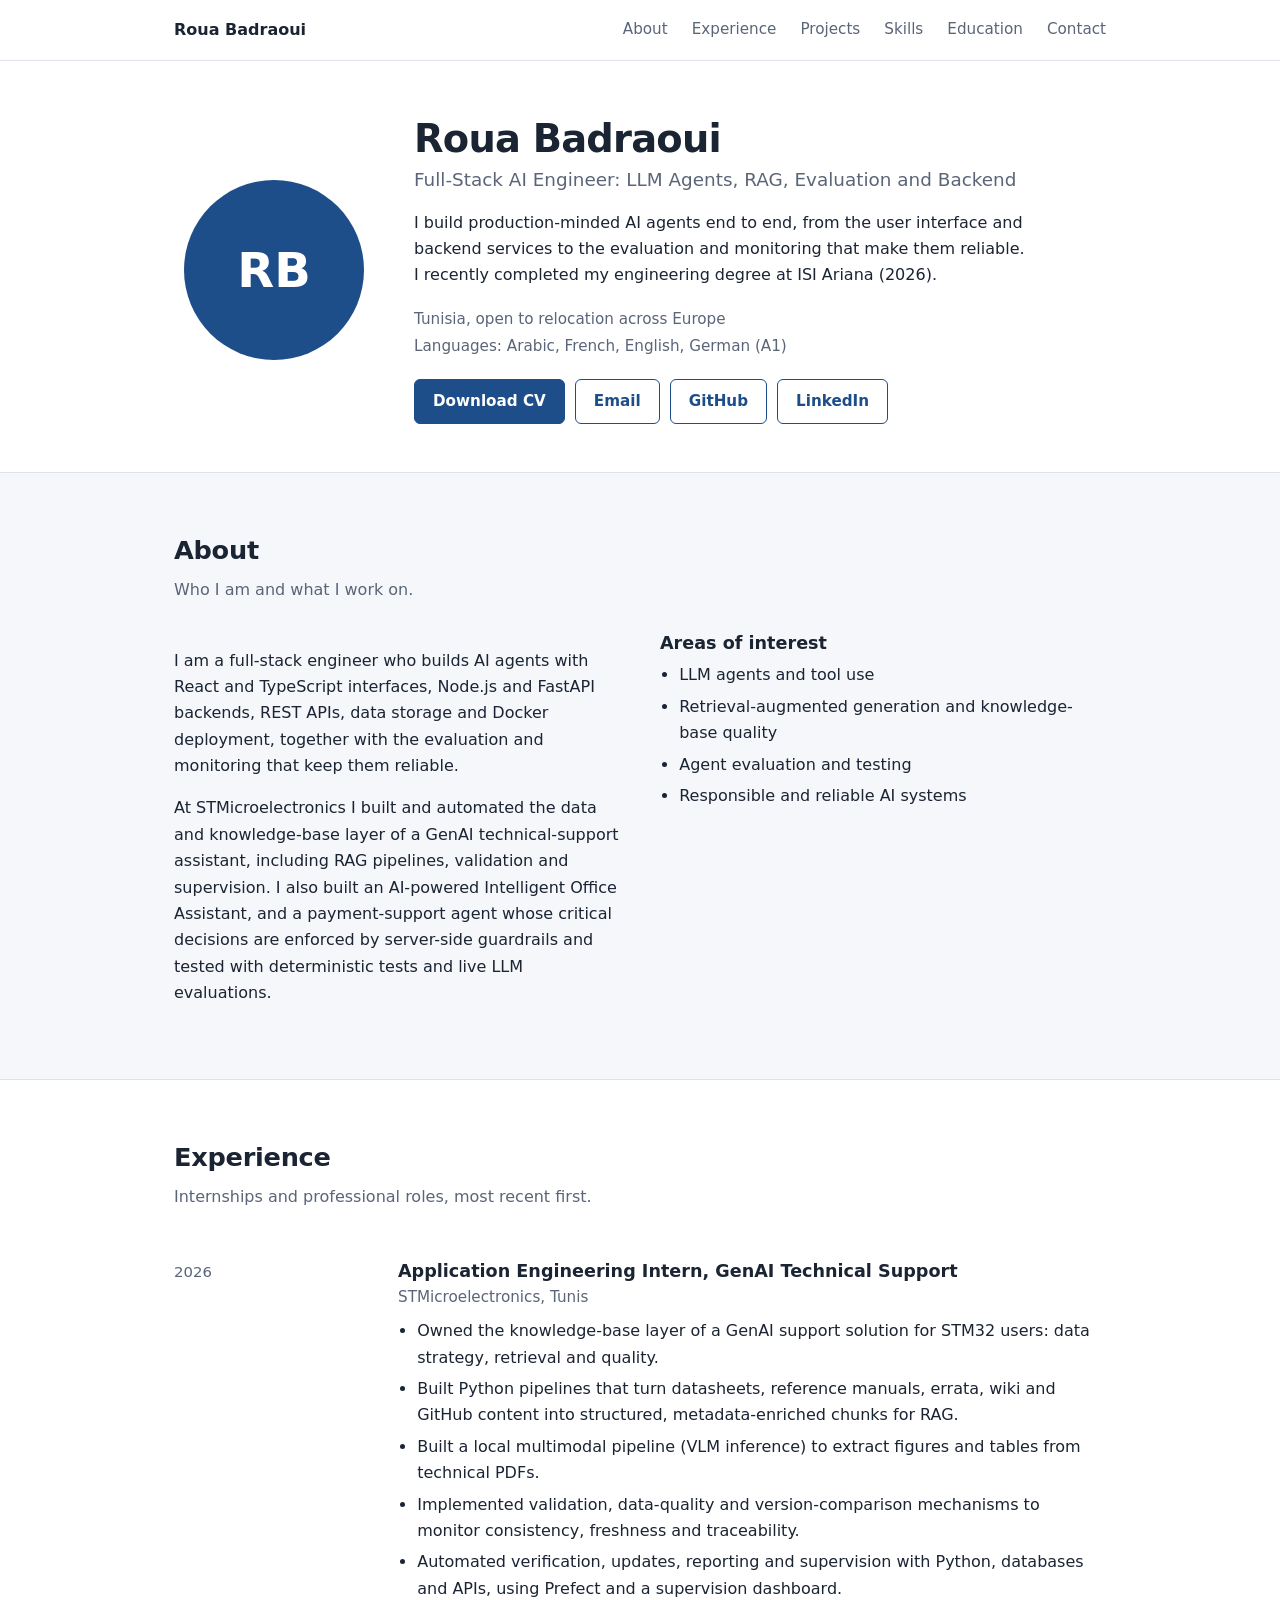
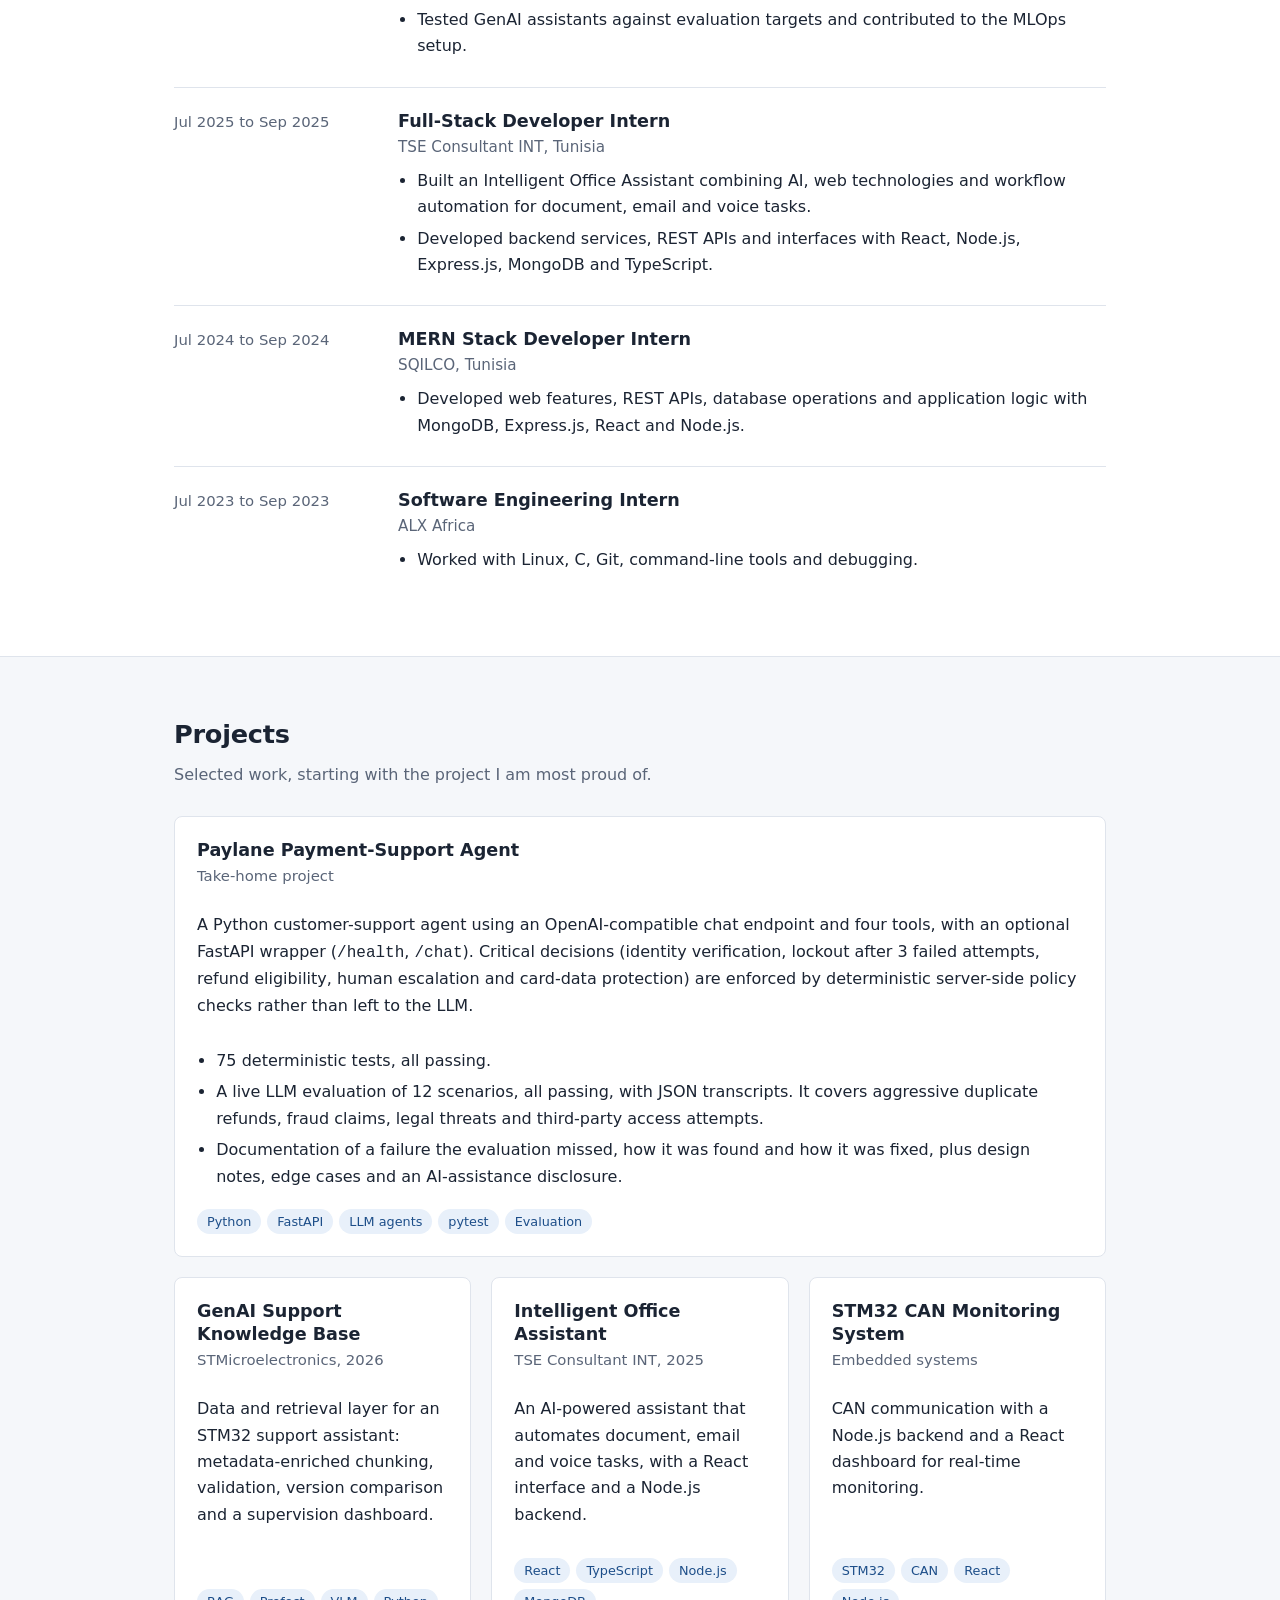
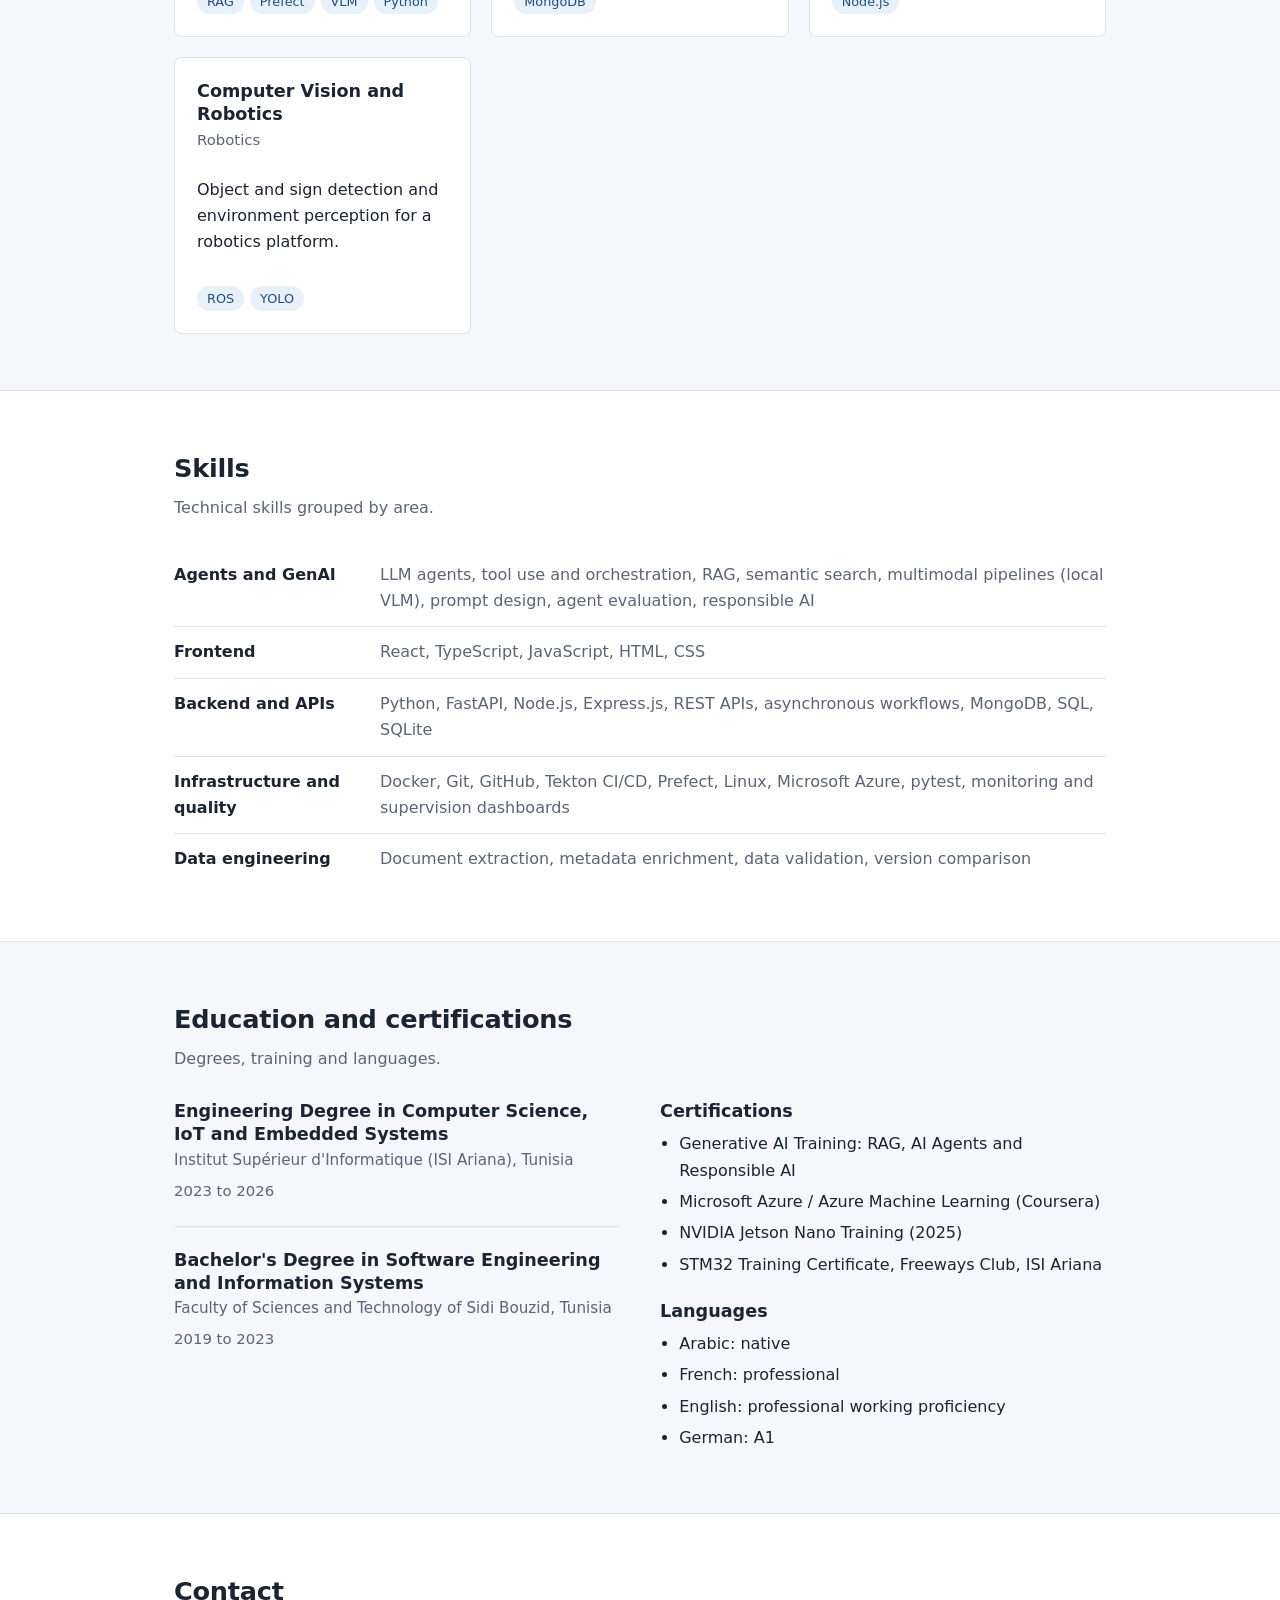
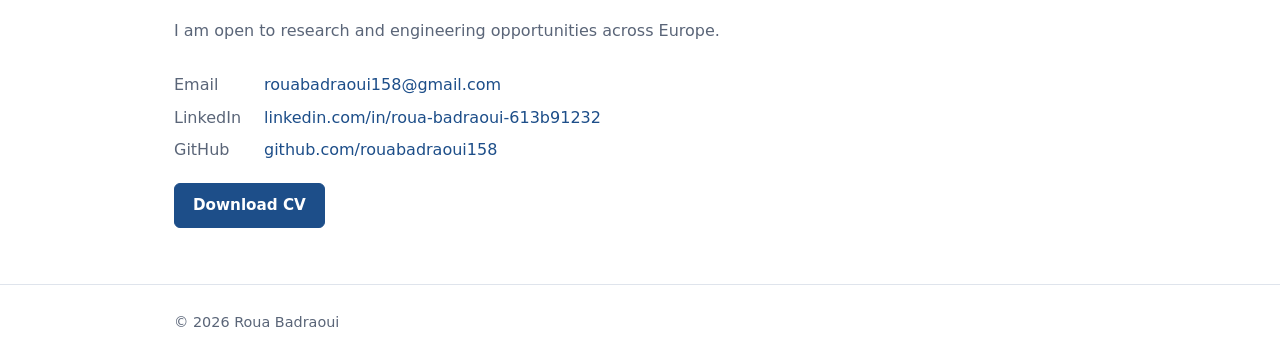
==== index.html @ 86890022 "Add files via upload" ====
<!doctype html>
<html lang="en">
<head>
<meta charset="utf-8">
<meta name="viewport" content="width=device-width,initial-scale=1">
<title>Roua Badraoui | Full-Stack AI Engineer</title>
<meta name="description" content="Full-stack AI engineer working on LLM agents, RAG, evaluation and backend systems.">
<style>
:root{
  --bg:#ffffff; --alt:#f5f7fa; --text:#1b2433; --muted:#5a6578; --line:#dfe4ec;
  --accent:#1d4e89; --accent-soft:#e8f0fa;
  --font:system-ui,-apple-system,"Segoe UI",Roboto,"Helvetica Neue",Arial,sans-serif;
}
@media (prefers-color-scheme: dark){
  :root{--bg:#0f1520; --alt:#151d2b; --text:#e6ebf3; --muted:#9aa6ba; --line:#263247;
        --accent:#7db1ec; --accent-soft:#18263a;}
}
*{box-sizing:border-box}
html{scroll-behavior:smooth;scroll-padding-top:72px}
body{margin:0;background:var(--bg);color:var(--text);font:16px/1.65 var(--font)}
a{color:var(--accent);text-decoration:none}
a:hover{text-decoration:underline}
:focus-visible{outline:3px solid var(--accent);outline-offset:2px;border-radius:4px}
.wrap{max-width:980px;margin:0 auto;padding:0 24px}

/* navigation */
.nav{position:sticky;top:0;z-index:10;background:var(--bg);border-bottom:1px solid var(--line)}
.nav .wrap{display:flex;align-items:center;justify-content:space-between;height:60px;gap:16px}
.nav .brand{font-weight:700;color:var(--text)}
.nav ul{display:flex;gap:24px;list-style:none;margin:0;padding:0;font-size:.95rem}
.nav ul a{color:var(--muted)}
.nav ul a:hover{color:var(--accent);text-decoration:none}

/* profile */
.profile{padding:56px 0 48px}
.profile .wrap{display:grid;grid-template-columns:200px 1fr;gap:40px;align-items:center}
.photo{width:180px;height:180px;border-radius:50%;background:var(--accent);color:#fff;display:grid;
  place-items:center;font-size:3rem;font-weight:700;margin:0 auto}
h1{font-size:2.4rem;line-height:1.15;margin:0 0 4px;letter-spacing:-.02em}
.title{font-size:1.15rem;color:var(--muted);margin:0 0 14px}
.summary{max-width:60ch;margin:0 0 18px}
.facts{list-style:none;margin:0 0 20px;padding:0;color:var(--muted);font-size:.95rem}
.facts li{margin:2px 0}
.buttons{display:flex;flex-wrap:wrap;gap:10px}
.btn{display:inline-block;padding:9px 18px;border-radius:6px;border:1px solid var(--accent);
  color:var(--accent);font-weight:600;font-size:.95rem}
.btn:hover{text-decoration:none;background:var(--accent-soft)}
.btn.primary{background:var(--accent);color:#fff}
.btn.primary:hover{filter:brightness(1.1);background:var(--accent)}
@media (prefers-color-scheme: dark){.btn.primary{color:#0f1520}}

/* sections */
section{padding:56px 0;border-top:1px solid var(--line)}
section.alt{background:var(--alt)}
h2{font-size:1.6rem;margin:0 0 6px;letter-spacing:-.01em}
.intro{color:var(--muted);margin:0 0 28px;max-width:62ch}
h3{font-size:1.1rem;margin:0 0 2px;line-height:1.3}
.meta{color:var(--muted);font-size:.93rem;margin-bottom:8px}
ul.list{margin:8px 0 0;padding-left:1.2em}
ul.list li{margin:5px 0}

.entry{display:grid;grid-template-columns:200px 1fr;gap:24px;padding:22px 0;border-bottom:1px solid var(--line)}
.entry:last-child{border-bottom:0}
.entry .when{color:var(--muted);font-size:.93rem}
.entry .org{color:var(--muted);font-size:.95rem;margin-bottom:6px}

.cards{display:grid;grid-template-columns:repeat(auto-fit,minmax(280px,1fr));gap:20px}
.card{background:var(--bg);border:1px solid var(--line);border-radius:8px;padding:22px;display:flex;flex-direction:column}
.card .tags{display:flex;flex-wrap:wrap;gap:6px;margin-top:auto;padding-top:14px}
.tag{background:var(--accent-soft);color:var(--accent);font-size:.8rem;padding:2px 10px;border-radius:999px}
.card.wide{grid-column:1/-1}

.two{display:grid;grid-template-columns:1fr 1fr;gap:40px}
.skill{display:grid;grid-template-columns:190px 1fr;gap:16px;padding:12px 0;border-bottom:1px solid var(--line)}
.skill:last-child{border-bottom:0}
.skill dt{font-weight:600}
.skill dd{margin:0;color:var(--muted)}
dl{margin:0}

.contact-list{list-style:none;margin:0 0 20px;padding:0}
.contact-list li{margin:6px 0}
.contact-list span{display:inline-block;width:90px;color:var(--muted)}
footer{padding:26px 0;border-top:1px solid var(--line);color:var(--muted);font-size:.9rem}

@media (max-width:760px){
  .nav ul{display:none}
  .profile .wrap{grid-template-columns:1fr;text-align:center}
  .buttons{justify-content:center}
  .entry,.skill,.two{grid-template-columns:1fr;gap:4px}
  .two{gap:28px}
  h1{font-size:2rem}
}
@media (prefers-reduced-motion:reduce){html{scroll-behavior:auto}}
</style>
</head>
<body>

<header class="nav">
  <div class="wrap">
    <a class="brand" href="#top">Roua Badraoui</a>
    <nav aria-label="Main">
      <ul>
        <li><a href="#about">About</a></li>
        <li><a href="#experience">Experience</a></li>
        <li><a href="#projects">Projects</a></li>
        <li><a href="#skills">Skills</a></li>
        <li><a href="#education">Education</a></li>
        <li><a href="#contact">Contact</a></li>
      </ul>
    </nav>
  </div>
</header>

<main id="top">

  <!-- PROFILE -->
  <div class="profile">
    <div class="wrap">
      <div class="photo" aria-hidden="true">RB</div>
      <div>
        <h1>Roua Badraoui</h1>
        <p class="title">Full-Stack AI Engineer: LLM Agents, RAG, Evaluation and Backend</p>
        <p class="summary">I build production-minded AI agents end to end, from the user interface and backend services to the evaluation and monitoring that make them reliable. I recently completed my engineering degree at ISI Ariana (2026).</p>
        <ul class="facts">
          <li>Tunisia, open to relocation across Europe</li>
          <li>Languages: Arabic, French, English, German (A1)</li>
        </ul>
        <div class="buttons">
          <a class="btn primary" href="uploads/cv.pdf">Download CV</a>
          <a class="btn" href="mailto:rouabadraoui158@gmail.com">Email</a>
          <a class="btn" href="https://github.com/rouabadraoui158">GitHub</a>
          <a class="btn" href="https://linkedin.com/in/roua-badraoui-613b91232">LinkedIn</a>
        </div>
      </div>
    </div>
  </div>

  <!-- ABOUT -->
  <section id="about" class="alt">
    <div class="wrap">
      <h2>About</h2>
      <p class="intro">Who I am and what I work on.</p>
      <div class="two">
        <div>
          <p>I am a full-stack engineer who builds AI agents with React and TypeScript interfaces, Node.js and FastAPI backends, REST APIs, data storage and Docker deployment, together with the evaluation and monitoring that keep them reliable.</p>
          <p>At STMicroelectronics I built and automated the data and knowledge-base layer of a GenAI technical-support assistant, including RAG pipelines, validation and supervision. I also built an AI-powered Intelligent Office Assistant, and a payment-support agent whose critical decisions are enforced by server-side guardrails and tested with deterministic tests and live LLM evaluations.</p>
        </div>
        <div>
          <h3>Areas of interest</h3>
          <ul class="list">
            <li>LLM agents and tool use</li>
            <li>Retrieval-augmented generation and knowledge-base quality</li>
            <li>Agent evaluation and testing</li>
            <li>Responsible and reliable AI systems</li>
          </ul>
        </div>
      </div>
    </div>
  </section>

  <!-- EXPERIENCE -->
  <section id="experience">
    <div class="wrap">
      <h2>Experience</h2>
      <p class="intro">Internships and professional roles, most recent first.</p>

      <div class="entry">
        <div class="when">2026</div>
        <div>
          <h3>Application Engineering Intern, GenAI Technical Support</h3>
          <div class="org">STMicroelectronics, Tunis</div>
          <ul class="list">
            <li>Owned the knowledge-base layer of a GenAI support solution for STM32 users: data strategy, retrieval and quality.</li>
            <li>Built Python pipelines that turn datasheets, reference manuals, errata, wiki and GitHub content into structured, metadata-enriched chunks for RAG.</li>
            <li>Built a local multimodal pipeline (VLM inference) to extract figures and tables from technical PDFs.</li>
            <li>Implemented validation, data-quality and version-comparison mechanisms to monitor consistency, freshness and traceability.</li>
            <li>Automated verification, updates, reporting and supervision with Python, databases and APIs, using Prefect and a supervision dashboard.</li>
            <li>Tested GenAI assistants against evaluation targets and contributed to the MLOps setup.</li>
          </ul>
        </div>
      </div>

      <div class="entry">
        <div class="when">Jul 2025 to Sep 2025</div>
        <div>
          <h3>Full-Stack Developer Intern</h3>
          <div class="org">TSE Consultant INT, Tunisia</div>
          <ul class="list">
            <li>Built an Intelligent Office Assistant combining AI, web technologies and workflow automation for document, email and voice tasks.</li>
            <li>Developed backend services, REST APIs and interfaces with React, Node.js, Express.js, MongoDB and TypeScript.</li>
          </ul>
        </div>
      </div>

      <div class="entry">
        <div class="when">Jul 2024 to Sep 2024</div>
        <div>
          <h3>MERN Stack Developer Intern</h3>
          <div class="org">SQILCO, Tunisia</div>
          <ul class="list">
            <li>Developed web features, REST APIs, database operations and application logic with MongoDB, Express.js, React and Node.js.</li>
          </ul>
        </div>
      </div>

      <div class="entry">
        <div class="when">Jul 2023 to Sep 2023</div>
        <div>
          <h3>Software Engineering Intern</h3>
          <div class="org">ALX Africa</div>
          <ul class="list">
            <li>Worked with Linux, C, Git, command-line tools and debugging.</li>
          </ul>
        </div>
      </div>
    </div>
  </section>

  <!-- PROJECTS -->
  <section id="projects" class="alt">
    <div class="wrap">
      <h2>Projects</h2>
      <p class="intro">Selected work, starting with the project I am most proud of.</p>

      <div class="cards">
        <article class="card wide">
          <h3>Paylane Payment-Support Agent</h3>
          <div class="meta">Take-home project</div>
          <p>A Python customer-support agent using an OpenAI-compatible chat endpoint and four tools, with an optional FastAPI wrapper (<code>/health</code>, <code>/chat</code>). Critical decisions (identity verification, lockout after 3 failed attempts, refund eligibility, human escalation and card-data protection) are enforced by deterministic server-side policy checks rather than left to the LLM.</p>
          <ul class="list">
            <li>75 deterministic tests, all passing.</li>
            <li>A live LLM evaluation of 12 scenarios, all passing, with JSON transcripts. It covers aggressive duplicate refunds, fraud claims, legal threats and third-party access attempts.</li>
            <li>Documentation of a failure the evaluation missed, how it was found and how it was fixed, plus design notes, edge cases and an AI-assistance disclosure.</li>
          </ul>
          <div class="tags"><span class="tag">Python</span><span class="tag">FastAPI</span><span class="tag">LLM agents</span><span class="tag">pytest</span><span class="tag">Evaluation</span></div>
        </article>

        <article class="card">
          <h3>GenAI Support Knowledge Base</h3>
          <div class="meta">STMicroelectronics, 2026</div>
          <p>Data and retrieval layer for an STM32 support assistant: metadata-enriched chunking, validation, version comparison and a supervision dashboard.</p>
          <div class="tags"><span class="tag">RAG</span><span class="tag">Prefect</span><span class="tag">VLM</span><span class="tag">Python</span></div>
        </article>

        <article class="card">
          <h3>Intelligent Office Assistant</h3>
          <div class="meta">TSE Consultant INT, 2025</div>
          <p>An AI-powered assistant that automates document, email and voice tasks, with a React interface and a Node.js backend.</p>
          <div class="tags"><span class="tag">React</span><span class="tag">TypeScript</span><span class="tag">Node.js</span><span class="tag">MongoDB</span></div>
        </article>

        <article class="card">
          <h3>STM32 CAN Monitoring System</h3>
          <div class="meta">Embedded systems</div>
          <p>CAN communication with a Node.js backend and a React dashboard for real-time monitoring.</p>
          <div class="tags"><span class="tag">STM32</span><span class="tag">CAN</span><span class="tag">React</span><span class="tag">Node.js</span></div>
        </article>

        <article class="card">
          <h3>Computer Vision and Robotics</h3>
          <div class="meta">Robotics</div>
          <p>Object and sign detection and environment perception for a robotics platform.</p>
          <div class="tags"><span class="tag">ROS</span><span class="tag">YOLO</span></div>
        </article>
      </div>
    </div>
  </section>

  <!-- SKILLS -->
  <section id="skills">
    <div class="wrap">
      <h2>Skills</h2>
      <p class="intro">Technical skills grouped by area.</p>
      <dl>
        <div class="skill"><dt>Agents and GenAI</dt><dd>LLM agents, tool use and orchestration, RAG, semantic search, multimodal pipelines (local VLM), prompt design, agent evaluation, responsible AI</dd></div>
        <div class="skill"><dt>Frontend</dt><dd>React, TypeScript, JavaScript, HTML, CSS</dd></div>
        <div class="skill"><dt>Backend and APIs</dt><dd>Python, FastAPI, Node.js, Express.js, REST APIs, asynchronous workflows, MongoDB, SQL, SQLite</dd></div>
        <div class="skill"><dt>Infrastructure and quality</dt><dd>Docker, Git, GitHub, Tekton CI/CD, Prefect, Linux, Microsoft Azure, pytest, monitoring and supervision dashboards</dd></div>
        <div class="skill"><dt>Data engineering</dt><dd>Document extraction, metadata enrichment, data validation, version comparison</dd></div>
      </dl>
    </div>
  </section>

  <!-- EDUCATION -->
  <section id="education" class="alt">
    <div class="wrap">
      <h2>Education and certifications</h2>
      <p class="intro">Degrees, training and languages.</p>
      <div class="two">
        <div>
          <div class="entry" style="grid-template-columns:1fr;padding-top:0">
            <div>
              <h3>Engineering Degree in Computer Science, IoT and Embedded Systems</h3>
              <div class="org">Institut Supérieur d'Informatique (ISI Ariana), Tunisia</div>
              <div class="when">2023 to 2026</div>
            </div>
          </div>
          <div class="entry" style="grid-template-columns:1fr;border-bottom:0;padding-bottom:0">
            <div>
              <h3>Bachelor's Degree in Software Engineering and Information Systems</h3>
              <div class="org">Faculty of Sciences and Technology of Sidi Bouzid, Tunisia</div>
              <div class="when">2019 to 2023</div>
            </div>
          </div>
        </div>
        <div>
          <h3>Certifications</h3>
          <ul class="list">
            <li>Generative AI Training: RAG, AI Agents and Responsible AI</li>
            <li>Microsoft Azure / Azure Machine Learning (Coursera)</li>
            <li>NVIDIA Jetson Nano Training (2025)</li>
            <li>STM32 Training Certificate, Freeways Club, ISI Ariana</li>
          </ul>
          <h3 style="margin-top:22px">Languages</h3>
          <ul class="list">
            <li>Arabic: native</li>
            <li>French: professional</li>
            <li>English: professional working proficiency</li>
            <li>German: A1</li>
          </ul>
        </div>
      </div>
    </div>
  </section>

  <!-- CONTACT -->
  <section id="contact">
    <div class="wrap">
      <h2>Contact</h2>
      <p class="intro">I am open to research and engineering opportunities across Europe.</p>
      <ul class="contact-list">
        <li><span>Email</span><a href="mailto:rouabadraoui158@gmail.com">rouabadraoui158@gmail.com</a></li>
        <li><span>LinkedIn</span><a href="https://linkedin.com/in/roua-badraoui-613b91232">linkedin.com/in/roua-badraoui-613b91232</a></li>
        <li><span>GitHub</span><a href="https://github.com/rouabadraoui158">github.com/rouabadraoui158</a></li>
      </ul>
      <a class="btn primary" href="uploads/cv.pdf">Download CV</a>
    </div>
  </section>

</main>

<footer>
  <div class="wrap">&copy; <span id="yr"></span> Roua Badraoui</div>
</footer>
<script>document.getElementById("yr").textContent=new Date().getFullYear();</script>
</body>
</html>
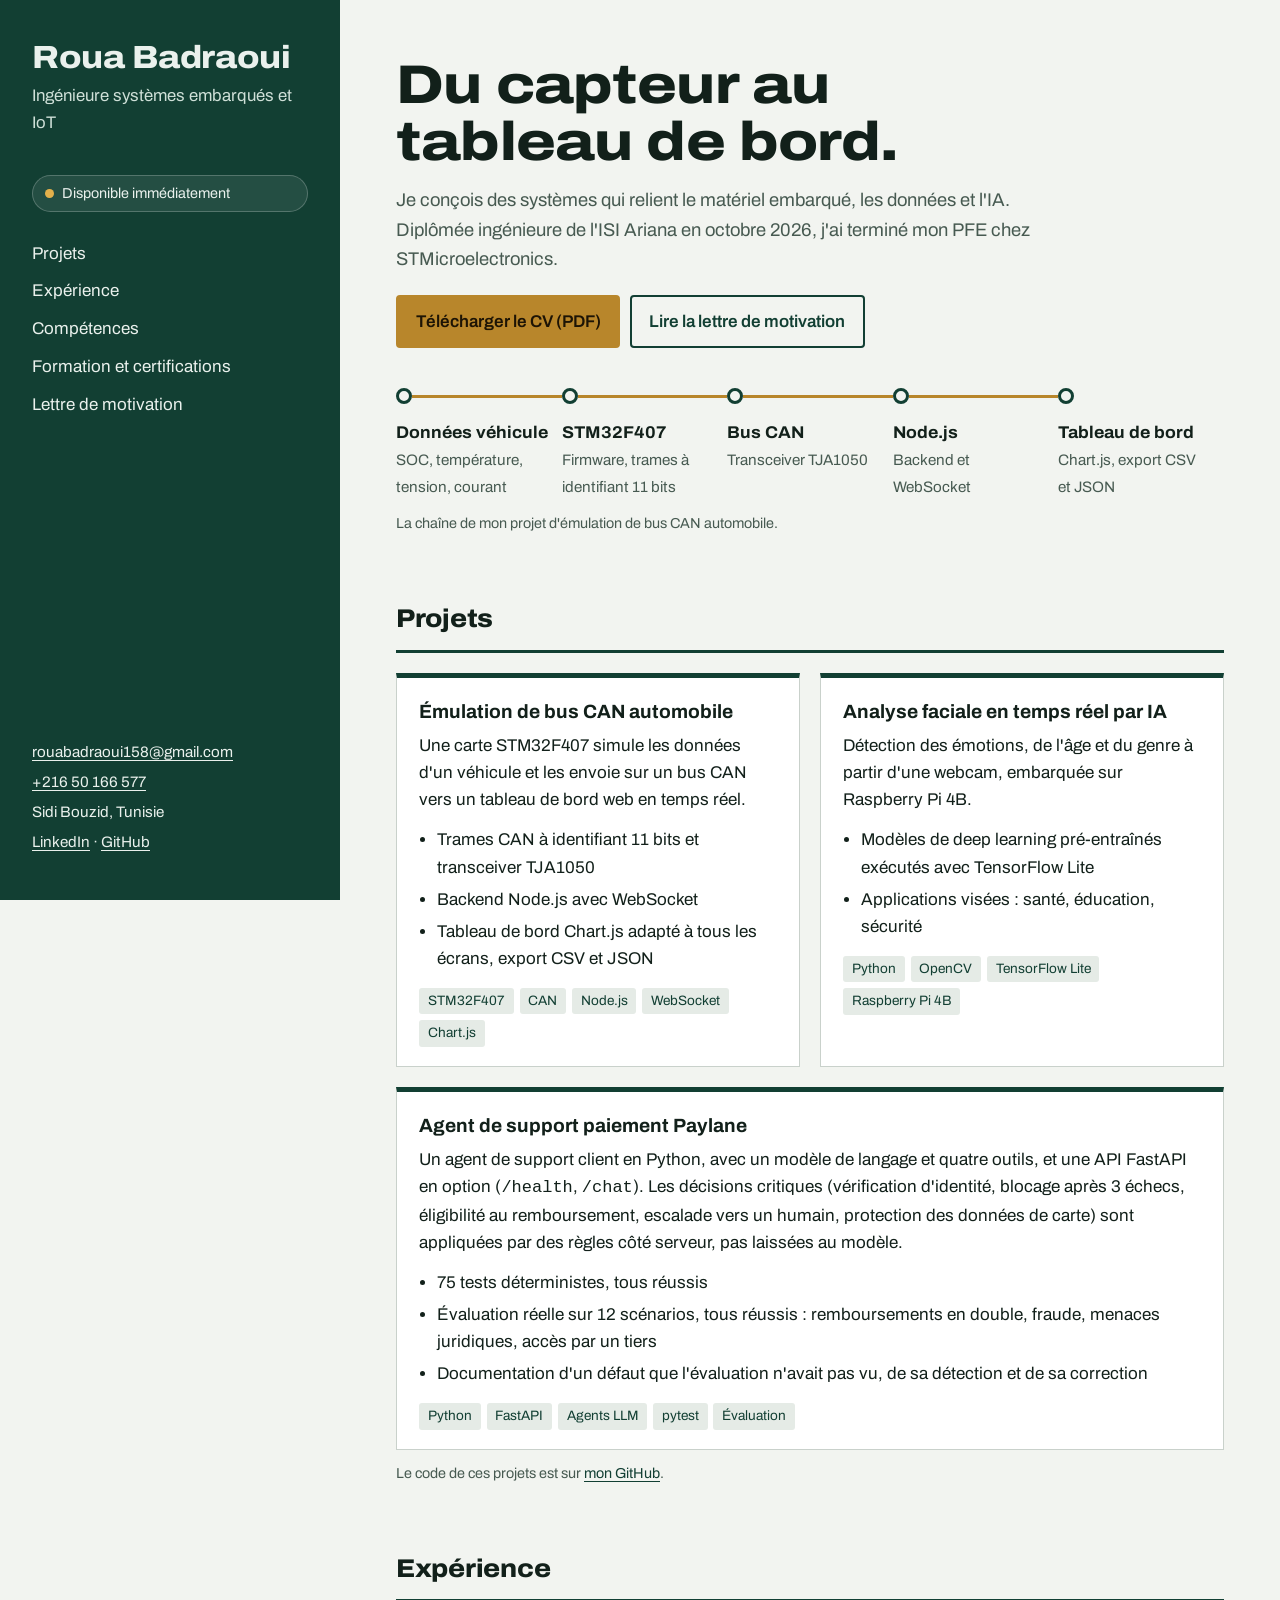
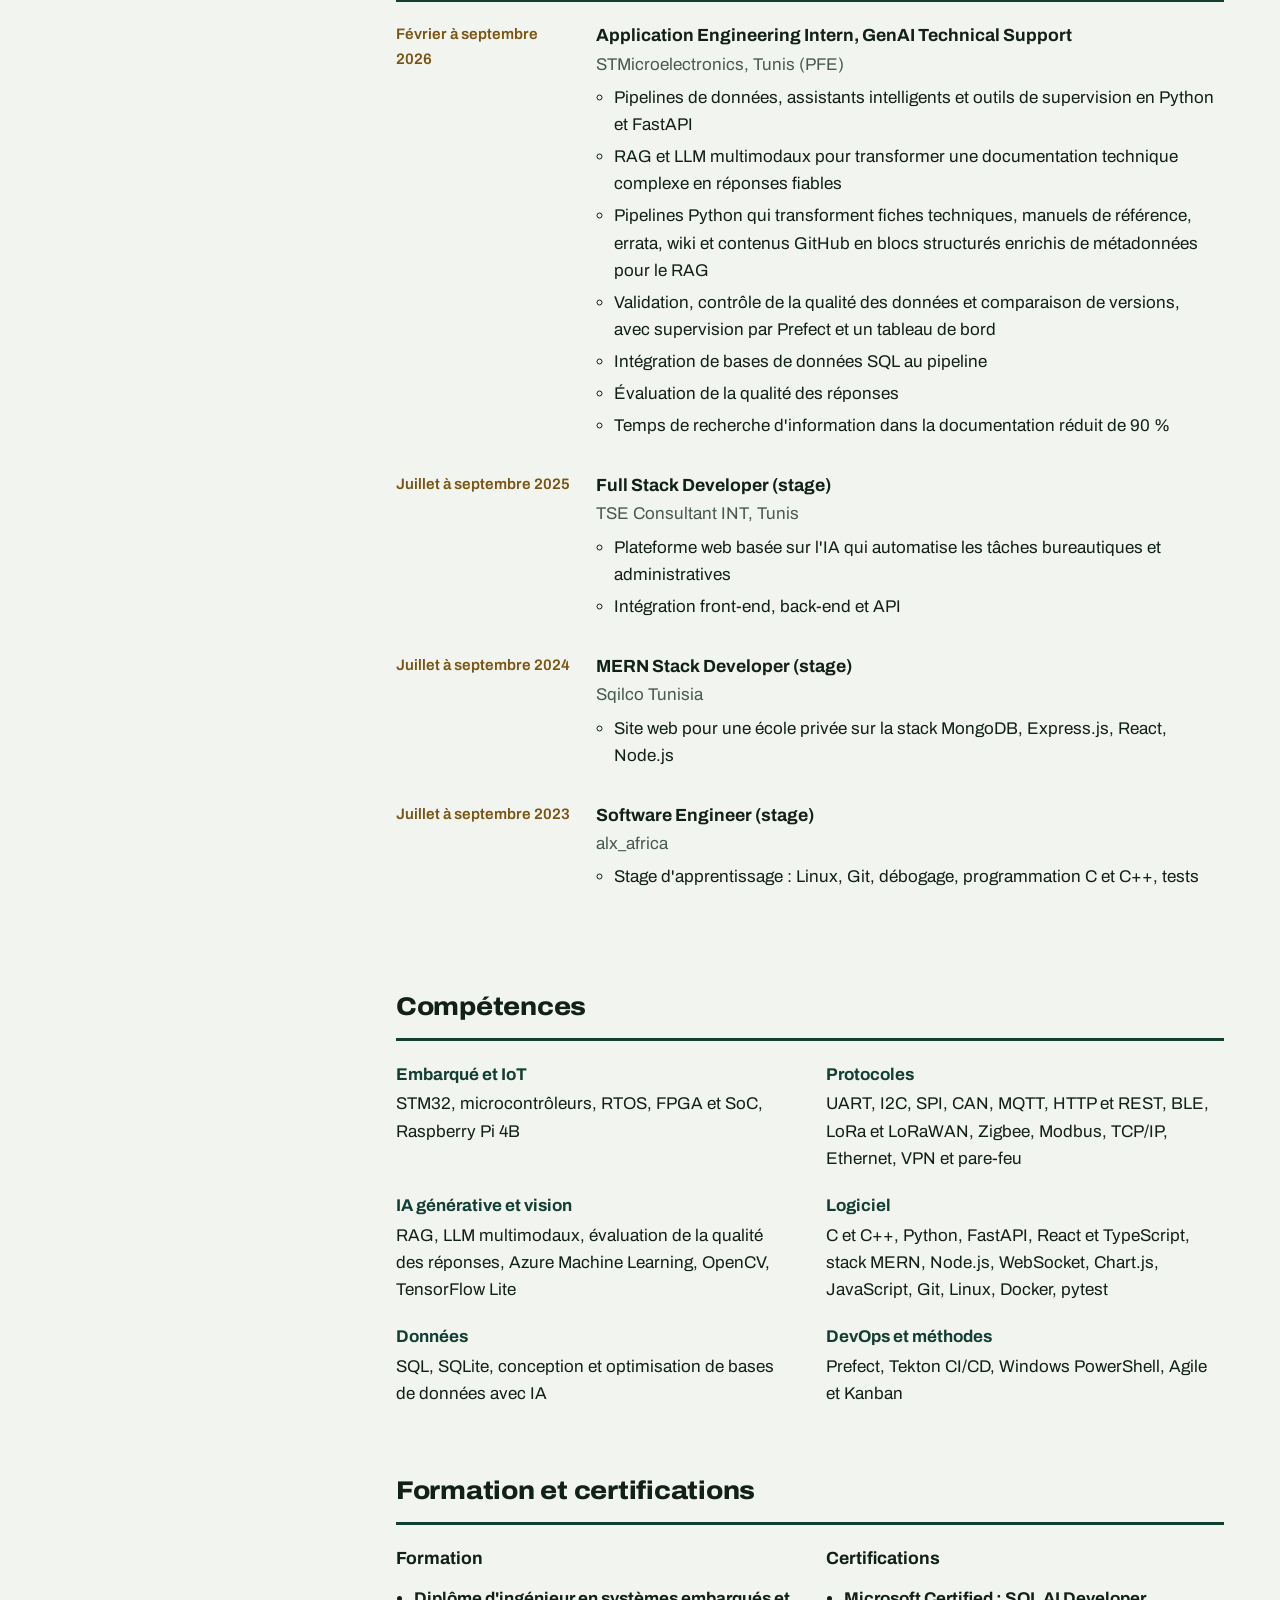
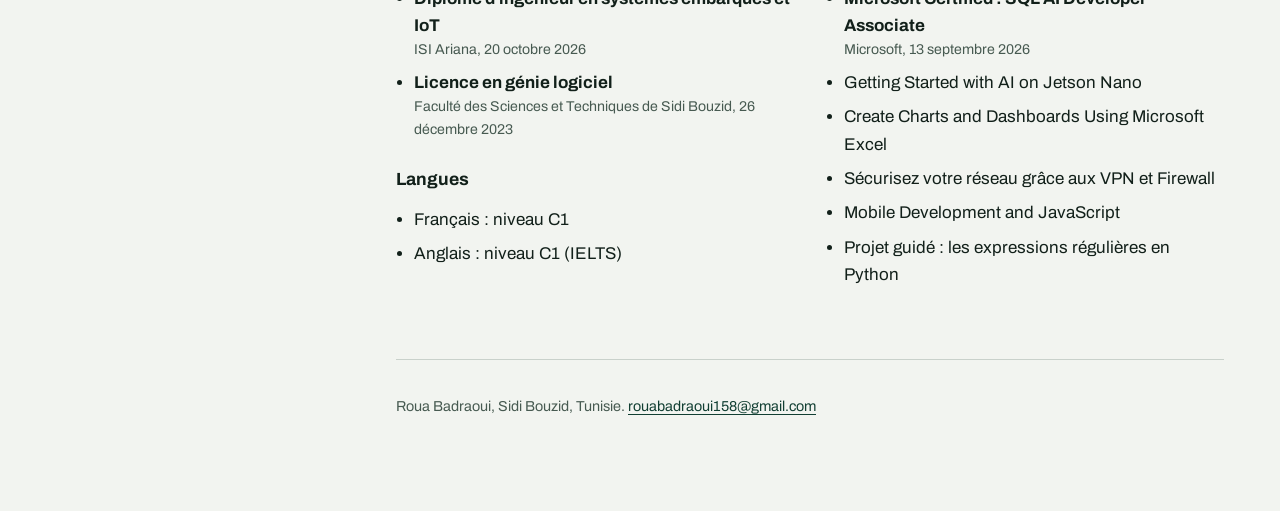
==== commit 606a33fa: "Nouveau portfolio : CV, projets et lettre de motivation Refonte du site : page principale (projets, " ====
--- a/index.html
+++ b/index.html
@@ -1,347 +1,193 @@
-<!doctype html>
-<html lang="en">
+<!DOCTYPE html>
+<html lang="fr">
 <head>
-<meta charset="utf-8">
-<meta name="viewport" content="width=device-width,initial-scale=1">
-<title>Roua Badraoui | Full-Stack AI Engineer</title>
-<meta name="description" content="Full-stack AI engineer working on LLM agents, RAG, evaluation and backend systems.">
-<style>
-:root{
-  --bg:#ffffff; --alt:#f5f7fa; --text:#1b2433; --muted:#5a6578; --line:#dfe4ec;
-  --accent:#1d4e89; --accent-soft:#e8f0fa;
-  --font:system-ui,-apple-system,"Segoe UI",Roboto,"Helvetica Neue",Arial,sans-serif;
-}
-@media (prefers-color-scheme: dark){
-  :root{--bg:#0f1520; --alt:#151d2b; --text:#e6ebf3; --muted:#9aa6ba; --line:#263247;
-        --accent:#7db1ec; --accent-soft:#18263a;}
-}
-*{box-sizing:border-box}
-html{scroll-behavior:smooth;scroll-padding-top:72px}
-body{margin:0;background:var(--bg);color:var(--text);font:16px/1.65 var(--font)}
-a{color:var(--accent);text-decoration:none}
-a:hover{text-decoration:underline}
-:focus-visible{outline:3px solid var(--accent);outline-offset:2px;border-radius:4px}
-.wrap{max-width:980px;margin:0 auto;padding:0 24px}
-
-/* navigation */
-.nav{position:sticky;top:0;z-index:10;background:var(--bg);border-bottom:1px solid var(--line)}
-.nav .wrap{display:flex;align-items:center;justify-content:space-between;height:60px;gap:16px}
-.nav .brand{font-weight:700;color:var(--text)}
-.nav ul{display:flex;gap:24px;list-style:none;margin:0;padding:0;font-size:.95rem}
-.nav ul a{color:var(--muted)}
-.nav ul a:hover{color:var(--accent);text-decoration:none}
-
-/* profile */
-.profile{padding:56px 0 48px}
-.profile .wrap{display:grid;grid-template-columns:200px 1fr;gap:40px;align-items:center}
-.photo{width:180px;height:180px;border-radius:50%;background:var(--accent);color:#fff;display:grid;
-  place-items:center;font-size:3rem;font-weight:700;margin:0 auto}
-h1{font-size:2.4rem;line-height:1.15;margin:0 0 4px;letter-spacing:-.02em}
-.title{font-size:1.15rem;color:var(--muted);margin:0 0 14px}
-.summary{max-width:60ch;margin:0 0 18px}
-.facts{list-style:none;margin:0 0 20px;padding:0;color:var(--muted);font-size:.95rem}
-.facts li{margin:2px 0}
-.buttons{display:flex;flex-wrap:wrap;gap:10px}
-.btn{display:inline-block;padding:9px 18px;border-radius:6px;border:1px solid var(--accent);
-  color:var(--accent);font-weight:600;font-size:.95rem}
-.btn:hover{text-decoration:none;background:var(--accent-soft)}
-.btn.primary{background:var(--accent);color:#fff}
-.btn.primary:hover{filter:brightness(1.1);background:var(--accent)}
-@media (prefers-color-scheme: dark){.btn.primary{color:#0f1520}}
-
-/* sections */
-section{padding:56px 0;border-top:1px solid var(--line)}
-section.alt{background:var(--alt)}
-h2{font-size:1.6rem;margin:0 0 6px;letter-spacing:-.01em}
-.intro{color:var(--muted);margin:0 0 28px;max-width:62ch}
-h3{font-size:1.1rem;margin:0 0 2px;line-height:1.3}
-.meta{color:var(--muted);font-size:.93rem;margin-bottom:8px}
-ul.list{margin:8px 0 0;padding-left:1.2em}
-ul.list li{margin:5px 0}
-
-.entry{display:grid;grid-template-columns:200px 1fr;gap:24px;padding:22px 0;border-bottom:1px solid var(--line)}
-.entry:last-child{border-bottom:0}
-.entry .when{color:var(--muted);font-size:.93rem}
-.entry .org{color:var(--muted);font-size:.95rem;margin-bottom:6px}
-
-.cards{display:grid;grid-template-columns:repeat(auto-fit,minmax(280px,1fr));gap:20px}
-.card{background:var(--bg);border:1px solid var(--line);border-radius:8px;padding:22px;display:flex;flex-direction:column}
-.card .tags{display:flex;flex-wrap:wrap;gap:6px;margin-top:auto;padding-top:14px}
-.tag{background:var(--accent-soft);color:var(--accent);font-size:.8rem;padding:2px 10px;border-radius:999px}
-.card.wide{grid-column:1/-1}
-
-.two{display:grid;grid-template-columns:1fr 1fr;gap:40px}
-.skill{display:grid;grid-template-columns:190px 1fr;gap:16px;padding:12px 0;border-bottom:1px solid var(--line)}
-.skill:last-child{border-bottom:0}
-.skill dt{font-weight:600}
-.skill dd{margin:0;color:var(--muted)}
-dl{margin:0}
-
-.contact-list{list-style:none;margin:0 0 20px;padding:0}
-.contact-list li{margin:6px 0}
-.contact-list span{display:inline-block;width:90px;color:var(--muted)}
-footer{padding:26px 0;border-top:1px solid var(--line);color:var(--muted);font-size:.9rem}
-
-@media (max-width:760px){
-  .nav ul{display:none}
-  .profile .wrap{grid-template-columns:1fr;text-align:center}
-  .buttons{justify-content:center}
-  .entry,.skill,.two{grid-template-columns:1fr;gap:4px}
-  .two{gap:28px}
-  h1{font-size:2rem}
-}
-@media (prefers-reduced-motion:reduce){html{scroll-behavior:auto}}
-</style>
+  <meta charset="utf-8">
+  <meta name="viewport" content="width=device-width, initial-scale=1">
+  <title>Roua Badraoui | Ingénieure systèmes embarqués et IoT</title>
+  <meta name="description" content="Roua Badraoui, ingénieure systèmes embarqués et IoT diplômée de l'ISI Ariana. STM32, CAN, IA embarquée, RAG, Node.js. Disponible immédiatement.">
+  <link rel="preconnect" href="https://fonts.googleapis.com">
+  <link rel="preconnect" href="https://fonts.gstatic.com" crossorigin>
+  <link href="https://fonts.googleapis.com/css2?family=Archivo:wdth,wght@62..125,100..900&display=swap" rel="stylesheet">
+  <link rel="stylesheet" href="style.css">
 </head>
 <body>
+<a class="skip" href="#contenu">Aller au contenu</a>
+<div class="layout">
 
-<header class="nav">
-  <div class="wrap">
-    <a class="brand" href="#top">Roua Badraoui</a>
-    <nav aria-label="Main">
+  <header class="id">
+    <h1>Roua Badraoui</h1>
+    <p class="role">Ingénieure systèmes embarqués et IoT</p>
+    <p class="status"><i aria-hidden="true"></i> Disponible immédiatement</p>
+    <nav aria-label="Sections">
       <ul>
-        <li><a href="#about">About</a></li>
-        <li><a href="#experience">Experience</a></li>
-        <li><a href="#projects">Projects</a></li>
-        <li><a href="#skills">Skills</a></li>
-        <li><a href="#education">Education</a></li>
-        <li><a href="#contact">Contact</a></li>
+        <li><a href="#projets">Projets</a></li>
+        <li><a href="#experience">Expérience</a></li>
+        <li><a href="#competences">Compétences</a></li>
+        <li><a href="#formation">Formation et certifications</a></li>
+        <li><a href="lettre.html">Lettre de motivation</a></li>
       </ul>
     </nav>
-  </div>
-</header>
+    <div class="contact">
+      <p><a href="mailto:rouabadraoui158@gmail.com">rouabadraoui158@gmail.com</a></p>
+      <p><a href="tel:+21650166577">+216 50 166 577</a></p>
+      <p>Sidi Bouzid, Tunisie</p>
+      <p><a href="https://www.linkedin.com/in/roua-badraoui-613b91232">LinkedIn</a> · <a href="https://github.com/rouabadraoui158">GitHub</a></p>
+    </div>
+  </header>
 
-<main id="top">
+  <main class="main" id="contenu">
+    <div class="hero">
+      <h2>Du capteur au tableau de bord.</h2>
+      <p class="lead">Je conçois des systèmes qui relient le matériel embarqué, les données et l'IA. Diplômée ingénieure de l'ISI Ariana en octobre 2026, j'ai terminé mon PFE chez STMicroelectronics.</p>
+      <div class="actions">
+        <a class="btn" href="assets/CV_Roua_Badraoui.pdf" download>Télécharger le CV (PDF)</a>
+        <a class="btn ghost" href="lettre.html">Lire la lettre de motivation</a>
+      </div>
 
-  <!-- PROFILE -->
-  <div class="profile">
-    <div class="wrap">
-      <div class="photo" aria-hidden="true">RB</div>
-      <div>
-        <h1>Roua Badraoui</h1>
-        <p class="title">Full-Stack AI Engineer: LLM Agents, RAG, Evaluation and Backend</p>
-        <p class="summary">I build production-minded AI agents end to end, from the user interface and backend services to the evaluation and monitoring that make them reliable. I recently completed my engineering degree at ISI Ariana (2026).</p>
-        <ul class="facts">
-          <li>Tunisia, open to relocation across Europe</li>
-          <li>Languages: Arabic, French, English, German (A1)</li>
-        </ul>
-        <div class="buttons">
-          <a class="btn primary" href="uploads/cv.pdf">Download CV</a>
-          <a class="btn" href="mailto:rouabadraoui158@gmail.com">Email</a>
-          <a class="btn" href="https://github.com/rouabadraoui158">GitHub</a>
-          <a class="btn" href="https://linkedin.com/in/roua-badraoui-613b91232">LinkedIn</a>
-        </div>
+      <ol class="chain" aria-label="Chaîne de mon projet de bus CAN, du capteur au tableau de bord">
+        <li><b>Données véhicule</b><span>SOC, température, tension, courant</span></li>
+        <li><b>STM32F407</b><span>Firmware, trames à identifiant 11 bits</span></li>
+        <li><b>Bus CAN</b><span>Transceiver TJA1050</span></li>
+        <li><b>Node.js</b><span>Backend et WebSocket</span></li>
+        <li><b>Tableau de bord</b><span>Chart.js, export CSV et JSON</span></li>
+      </ol>
+      <p class="caption">La chaîne de mon projet d'émulation de bus CAN automobile.</p>
+    </div>
+
+    <section id="projets">
+      <h2>Projets</h2>
+      <div class="projects">
+        <article class="project">
+          <h3>Émulation de bus CAN automobile</h3>
+          <p>Une carte STM32F407 simule les données d'un véhicule et les envoie sur un bus CAN vers un tableau de bord web en temps réel.</p>
+          <ul>
+            <li>Trames CAN à identifiant 11 bits et transceiver TJA1050</li>
+            <li>Backend Node.js avec WebSocket</li>
+            <li>Tableau de bord Chart.js adapté à tous les écrans, export CSV et JSON</li>
+          </ul>
+          <ul class="tags"><li>STM32F407</li><li>CAN</li><li>Node.js</li><li>WebSocket</li><li>Chart.js</li></ul>
+        </article>
+        <article class="project">
+          <h3>Analyse faciale en temps réel par IA</h3>
+          <p>Détection des émotions, de l'âge et du genre à partir d'une webcam, embarquée sur Raspberry Pi 4B.</p>
+          <ul>
+            <li>Modèles de deep learning pré-entraînés exécutés avec TensorFlow Lite</li>
+            <li>Applications visées : santé, éducation, sécurité</li>
+          </ul>
+          <ul class="tags"><li>Python</li><li>OpenCV</li><li>TensorFlow Lite</li><li>Raspberry Pi 4B</li></ul>
+        </article>
+        <article class="project wide">
+          <h3>Agent de support paiement Paylane</h3>
+          <p>Un agent de support client en Python, avec un modèle de langage et quatre outils, et une API FastAPI en option (<code>/health</code>, <code>/chat</code>). Les décisions critiques (vérification d'identité, blocage après 3 échecs, éligibilité au remboursement, escalade vers un humain, protection des données de carte) sont appliquées par des règles côté serveur, pas laissées au modèle.</p>
+          <ul>
+            <li>75 tests déterministes, tous réussis</li>
+            <li>Évaluation réelle sur 12 scénarios, tous réussis : remboursements en double, fraude, menaces juridiques, accès par un tiers</li>
+            <li>Documentation d'un défaut que l'évaluation n'avait pas vu, de sa détection et de sa correction</li>
+          </ul>
+          <ul class="tags"><li>Python</li><li>FastAPI</li><li>Agents LLM</li><li>pytest</li><li>Évaluation</li></ul>
+        </article>
       </div>
-    </div>
-  </div>
+      <p class="caption">Le code de ces projets est sur <a href="https://github.com/rouabadraoui158">mon GitHub</a>.</p>
+    </section>
 
-  <!-- ABOUT -->
-  <section id="about" class="alt">
-    <div class="wrap">
-      <h2>About</h2>
-      <p class="intro">Who I am and what I work on.</p>
+    <section id="experience">
+      <h2>Expérience</h2>
+      <ol class="timeline">
+        <li>
+          <div class="when">Février à septembre 2026</div>
+          <div>
+            <h3>Application Engineering Intern, GenAI Technical Support</h3>
+            <p class="where">STMicroelectronics, Tunis (PFE)</p>
+            <ul>
+              <li>Pipelines de données, assistants intelligents et outils de supervision en Python et FastAPI</li>
+              <li>RAG et LLM multimodaux pour transformer une documentation technique complexe en réponses fiables</li>
+              <li>Pipelines Python qui transforment fiches techniques, manuels de référence, errata, wiki et contenus GitHub en blocs structurés enrichis de métadonnées pour le RAG</li>
+              <li>Validation, contrôle de la qualité des données et comparaison de versions, avec supervision par Prefect et un tableau de bord</li>
+              <li>Intégration de bases de données SQL au pipeline</li>
+              <li>Évaluation de la qualité des réponses</li>
+              <li>Temps de recherche d'information dans la documentation réduit de 90 %</li>
+            </ul>
+          </div>
+        </li>
+        <li>
+          <div class="when">Juillet à septembre 2025</div>
+          <div>
+            <h3>Full Stack Developer (stage)</h3>
+            <p class="where">TSE Consultant INT, Tunis</p>
+            <ul>
+              <li>Plateforme web basée sur l'IA qui automatise les tâches bureautiques et administratives</li>
+              <li>Intégration front-end, back-end et API</li>
+            </ul>
+          </div>
+        </li>
+        <li>
+          <div class="when">Juillet à septembre 2024</div>
+          <div>
+            <h3>MERN Stack Developer (stage)</h3>
+            <p class="where">Sqilco Tunisia</p>
+            <ul>
+              <li>Site web pour une école privée sur la stack MongoDB, Express.js, React, Node.js</li>
+            </ul>
+          </div>
+        </li>
+        <li>
+          <div class="when">Juillet à septembre 2023</div>
+          <div>
+            <h3>Software Engineer (stage)</h3>
+            <p class="where">alx_africa</p>
+            <ul>
+              <li>Stage d'apprentissage : Linux, Git, débogage, programmation C et C++, tests</li>
+            </ul>
+          </div>
+        </li>
+      </ol>
+    </section>
+
+    <section id="competences">
+      <h2>Compétences</h2>
+      <dl class="skills">
+        <div><dt>Embarqué et IoT</dt><dd>STM32, microcontrôleurs, RTOS, FPGA et SoC, Raspberry Pi 4B</dd></div>
+        <div><dt>Protocoles</dt><dd>UART, I2C, SPI, CAN, MQTT, HTTP et REST, BLE, LoRa et LoRaWAN, Zigbee, Modbus, TCP/IP, Ethernet, VPN et pare-feu</dd></div>
+        <div><dt>IA générative et vision</dt><dd>RAG, LLM multimodaux, évaluation de la qualité des réponses, Azure Machine Learning, OpenCV, TensorFlow Lite</dd></div>
+        <div><dt>Logiciel</dt><dd>C et C++, Python, FastAPI, React et TypeScript, stack MERN, Node.js, WebSocket, Chart.js, JavaScript, Git, Linux, Docker, pytest</dd></div>
+        <div><dt>Données</dt><dd>SQL, SQLite, conception et optimisation de bases de données avec IA</dd></div>
+        <div><dt>DevOps et méthodes</dt><dd>Prefect, Tekton CI/CD, Windows PowerShell, Agile et Kanban</dd></div>
+      </dl>
+    </section>
+
+    <section id="formation">
+      <h2>Formation et certifications</h2>
       <div class="two">
         <div>
-          <p>I am a full-stack engineer who builds AI agents with React and TypeScript interfaces, Node.js and FastAPI backends, REST APIs, data storage and Docker deployment, together with the evaluation and monitoring that keep them reliable.</p>
-          <p>At STMicroelectronics I built and automated the data and knowledge-base layer of a GenAI technical-support assistant, including RAG pipelines, validation and supervision. I also built an AI-powered Intelligent Office Assistant, and a payment-support agent whose critical decisions are enforced by server-side guardrails and tested with deterministic tests and live LLM evaluations.</p>
+          <h3>Formation</h3>
+          <ul class="plain">
+            <li><strong>Diplôme d'ingénieur en systèmes embarqués et IoT</strong><small>ISI Ariana, 20 octobre 2026</small></li>
+            <li><strong>Licence en génie logiciel</strong><small>Faculté des Sciences et Techniques de Sidi Bouzid, 26 décembre 2023</small></li>
+          </ul>
+          <h3 style="margin-top:1.5rem">Langues</h3>
+          <ul class="plain">
+            <li>Français : niveau C1</li>
+            <li>Anglais : niveau C1 (IELTS)</li>
+          </ul>
         </div>
         <div>
-          <h3>Areas of interest</h3>
-          <ul class="list">
-            <li>LLM agents and tool use</li>
-            <li>Retrieval-augmented generation and knowledge-base quality</li>
-            <li>Agent evaluation and testing</li>
-            <li>Responsible and reliable AI systems</li>
+          <h3>Certifications</h3>
+          <ul class="plain">
+            <li><strong>Microsoft Certified : SQL AI Developer Associate</strong><small>Microsoft, 13 septembre 2026</small></li>
+            <li>Getting Started with AI on Jetson Nano</li>
+            <li>Create Charts and Dashboards Using Microsoft Excel</li>
+            <li>Sécurisez votre réseau grâce aux VPN et Firewall</li>
+            <li>Mobile Development and JavaScript</li>
+            <li>Projet guidé : les expressions régulières en Python</li>
           </ul>
         </div>
       </div>
-    </div>
-  </section>
+    </section>
 
-  <!-- EXPERIENCE -->
-  <section id="experience">
-    <div class="wrap">
-      <h2>Experience</h2>
-      <p class="intro">Internships and professional roles, most recent first.</p>
-
-      <div class="entry">
-        <div class="when">2026</div>
-        <div>
-          <h3>Application Engineering Intern, GenAI Technical Support</h3>
-          <div class="org">STMicroelectronics, Tunis</div>
-          <ul class="list">
-            <li>Owned the knowledge-base layer of a GenAI support solution for STM32 users: data strategy, retrieval and quality.</li>
-            <li>Built Python pipelines that turn datasheets, reference manuals, errata, wiki and GitHub content into structured, metadata-enriched chunks for RAG.</li>
-            <li>Built a local multimodal pipeline (VLM inference) to extract figures and tables from technical PDFs.</li>
-            <li>Implemented validation, data-quality and version-comparison mechanisms to monitor consistency, freshness and traceability.</li>
-            <li>Automated verification, updates, reporting and supervision with Python, databases and APIs, using Prefect and a supervision dashboard.</li>
-            <li>Tested GenAI assistants against evaluation targets and contributed to the MLOps setup.</li>
-          </ul>
-        </div>
-      </div>
-
-      <div class="entry">
-        <div class="when">Jul 2025 to Sep 2025</div>
-        <div>
-          <h3>Full-Stack Developer Intern</h3>
-          <div class="org">TSE Consultant INT, Tunisia</div>
-          <ul class="list">
-            <li>Built an Intelligent Office Assistant combining AI, web technologies and workflow automation for document, email and voice tasks.</li>
-            <li>Developed backend services, REST APIs and interfaces with React, Node.js, Express.js, MongoDB and TypeScript.</li>
-          </ul>
-        </div>
-      </div>
-
-      <div class="entry">
-        <div class="when">Jul 2024 to Sep 2024</div>
-        <div>
-          <h3>MERN Stack Developer Intern</h3>
-          <div class="org">SQILCO, Tunisia</div>
-          <ul class="list">
-            <li>Developed web features, REST APIs, database operations and application logic with MongoDB, Express.js, React and Node.js.</li>
-          </ul>
-        </div>
-      </div>
-
-      <div class="entry">
-        <div class="when">Jul 2023 to Sep 2023</div>
-        <div>
-          <h3>Software Engineering Intern</h3>
-          <div class="org">ALX Africa</div>
-          <ul class="list">
-            <li>Worked with Linux, C, Git, command-line tools and debugging.</li>
-          </ul>
-        </div>
-      </div>
-    </div>
-  </section>
-
-  <!-- PROJECTS -->
-  <section id="projects" class="alt">
-    <div class="wrap">
-      <h2>Projects</h2>
-      <p class="intro">Selected work, starting with the project I am most proud of.</p>
-
-      <div class="cards">
-        <article class="card wide">
-          <h3>Paylane Payment-Support Agent</h3>
-          <div class="meta">Take-home project</div>
-          <p>A Python customer-support agent using an OpenAI-compatible chat endpoint and four tools, with an optional FastAPI wrapper (<code>/health</code>, <code>/chat</code>). Critical decisions (identity verification, lockout after 3 failed attempts, refund eligibility, human escalation and card-data protection) are enforced by deterministic server-side policy checks rather than left to the LLM.</p>
-          <ul class="list">
-            <li>75 deterministic tests, all passing.</li>
-            <li>A live LLM evaluation of 12 scenarios, all passing, with JSON transcripts. It covers aggressive duplicate refunds, fraud claims, legal threats and third-party access attempts.</li>
-            <li>Documentation of a failure the evaluation missed, how it was found and how it was fixed, plus design notes, edge cases and an AI-assistance disclosure.</li>
-          </ul>
-          <div class="tags"><span class="tag">Python</span><span class="tag">FastAPI</span><span class="tag">LLM agents</span><span class="tag">pytest</span><span class="tag">Evaluation</span></div>
-        </article>
-
-        <article class="card">
-          <h3>GenAI Support Knowledge Base</h3>
-          <div class="meta">STMicroelectronics, 2026</div>
-          <p>Data and retrieval layer for an STM32 support assistant: metadata-enriched chunking, validation, version comparison and a supervision dashboard.</p>
-          <div class="tags"><span class="tag">RAG</span><span class="tag">Prefect</span><span class="tag">VLM</span><span class="tag">Python</span></div>
-        </article>
-
-        <article class="card">
-          <h3>Intelligent Office Assistant</h3>
-          <div class="meta">TSE Consultant INT, 2025</div>
-          <p>An AI-powered assistant that automates document, email and voice tasks, with a React interface and a Node.js backend.</p>
-          <div class="tags"><span class="tag">React</span><span class="tag">TypeScript</span><span class="tag">Node.js</span><span class="tag">MongoDB</span></div>
-        </article>
-
-        <article class="card">
-          <h3>STM32 CAN Monitoring System</h3>
-          <div class="meta">Embedded systems</div>
-          <p>CAN communication with a Node.js backend and a React dashboard for real-time monitoring.</p>
-          <div class="tags"><span class="tag">STM32</span><span class="tag">CAN</span><span class="tag">React</span><span class="tag">Node.js</span></div>
-        </article>
-
-        <article class="card">
-          <h3>Computer Vision and Robotics</h3>
-          <div class="meta">Robotics</div>
-          <p>Object and sign detection and environment perception for a robotics platform.</p>
-          <div class="tags"><span class="tag">ROS</span><span class="tag">YOLO</span></div>
-        </article>
-      </div>
-    </div>
-  </section>
-
-  <!-- SKILLS -->
-  <section id="skills">
-    <div class="wrap">
-      <h2>Skills</h2>
-      <p class="intro">Technical skills grouped by area.</p>
-      <dl>
-        <div class="skill"><dt>Agents and GenAI</dt><dd>LLM agents, tool use and orchestration, RAG, semantic search, multimodal pipelines (local VLM), prompt design, agent evaluation, responsible AI</dd></div>
-        <div class="skill"><dt>Frontend</dt><dd>React, TypeScript, JavaScript, HTML, CSS</dd></div>
-        <div class="skill"><dt>Backend and APIs</dt><dd>Python, FastAPI, Node.js, Express.js, REST APIs, asynchronous workflows, MongoDB, SQL, SQLite</dd></div>
-        <div class="skill"><dt>Infrastructure and quality</dt><dd>Docker, Git, GitHub, Tekton CI/CD, Prefect, Linux, Microsoft Azure, pytest, monitoring and supervision dashboards</dd></div>
-        <div class="skill"><dt>Data engineering</dt><dd>Document extraction, metadata enrichment, data validation, version comparison</dd></div>
-      </dl>
-    </div>
-  </section>
-
-  <!-- EDUCATION -->
-  <section id="education" class="alt">
-    <div class="wrap">
-      <h2>Education and certifications</h2>
-      <p class="intro">Degrees, training and languages.</p>
-      <div class="two">
-        <div>
-          <div class="entry" style="grid-template-columns:1fr;padding-top:0">
-            <div>
-              <h3>Engineering Degree in Computer Science, IoT and Embedded Systems</h3>
-              <div class="org">Institut Supérieur d'Informatique (ISI Ariana), Tunisia</div>
-              <div class="when">2023 to 2026</div>
-            </div>
-          </div>
-          <div class="entry" style="grid-template-columns:1fr;border-bottom:0;padding-bottom:0">
-            <div>
-              <h3>Bachelor's Degree in Software Engineering and Information Systems</h3>
-              <div class="org">Faculty of Sciences and Technology of Sidi Bouzid, Tunisia</div>
-              <div class="when">2019 to 2023</div>
-            </div>
-          </div>
-        </div>
-        <div>
-          <h3>Certifications</h3>
-          <ul class="list">
-            <li>Generative AI Training: RAG, AI Agents and Responsible AI</li>
-            <li>Microsoft Azure / Azure Machine Learning (Coursera)</li>
-            <li>NVIDIA Jetson Nano Training (2025)</li>
-            <li>STM32 Training Certificate, Freeways Club, ISI Ariana</li>
-          </ul>
-          <h3 style="margin-top:22px">Languages</h3>
-          <ul class="list">
-            <li>Arabic: native</li>
-            <li>French: professional</li>
-            <li>English: professional working proficiency</li>
-            <li>German: A1</li>
-          </ul>
-        </div>
-      </div>
-    </div>
-  </section>
-
-  <!-- CONTACT -->
-  <section id="contact">
-    <div class="wrap">
-      <h2>Contact</h2>
-      <p class="intro">I am open to research and engineering opportunities across Europe.</p>
-      <ul class="contact-list">
-        <li><span>Email</span><a href="mailto:rouabadraoui158@gmail.com">rouabadraoui158@gmail.com</a></li>
-        <li><span>LinkedIn</span><a href="https://linkedin.com/in/roua-badraoui-613b91232">linkedin.com/in/roua-badraoui-613b91232</a></li>
-        <li><span>GitHub</span><a href="https://github.com/rouabadraoui158">github.com/rouabadraoui158</a></li>
-      </ul>
-      <a class="btn primary" href="uploads/cv.pdf">Download CV</a>
-    </div>
-  </section>
-
-</main>
-
-<footer>
-  <div class="wrap">&copy; <span id="yr"></span> Roua Badraoui</div>
-</footer>
-<script>document.getElementById("yr").textContent=new Date().getFullYear();</script>
+    <footer>
+      <p>Roua Badraoui, Sidi Bouzid, Tunisie. <a href="mailto:rouabadraoui158@gmail.com">rouabadraoui158@gmail.com</a></p>
+    </footer>
+  </main>
+</div>
 </body>
 </html>
--- a/style.css
+++ b/style.css
@@ -0,0 +1,182 @@
+:root {
+  --board: #123f33;
+  --board-2: #1b5646;
+  --paper: #f2f4f0;
+  --card: #ffffff;
+  --ink: #12201a;
+  --muted: #475a51;
+  --line: #c9d1cb;
+  --copper: #b8862b;
+  --copper-dark: #7a5410;
+}
+
+*, *::before, *::after { box-sizing: border-box; }
+html { scroll-behavior: smooth; }
+body {
+  margin: 0;
+  background: var(--paper);
+  color: var(--ink);
+  font-family: "Archivo", system-ui, -apple-system, "Segoe UI", Roboto, sans-serif;
+  font-size: 1.0625rem;
+  line-height: 1.6;
+  -webkit-font-smoothing: antialiased;
+}
+a { color: var(--board); text-decoration-thickness: 1px; text-underline-offset: 3px; }
+a:hover { color: var(--copper-dark); }
+:focus-visible { outline: 3px solid var(--copper); outline-offset: 3px; border-radius: 2px; }
+.skip { position: absolute; left: -999px; top: 0; background: var(--board); color: #fff; padding: .6rem 1rem; z-index: 10; }
+.skip:focus { left: 0; }
+
+.layout { display: grid; grid-template-columns: 1fr; min-height: 100vh; }
+@media (min-width: 960px) {
+  .layout { grid-template-columns: 340px minmax(0, 1fr); }
+}
+
+/* Identity column: the "board" */
+.id {
+  background: var(--board);
+  color: #eaf1ed;
+  padding: 2rem 1.5rem;
+}
+@media (min-width: 960px) {
+  .id { position: sticky; top: 0; height: 100vh; overflow-y: auto; padding: 2.5rem 2rem; display: flex; flex-direction: column; }
+}
+.id h1 {
+  font-stretch: 112%;
+  font-weight: 800;
+  font-size: 2rem;
+  line-height: 1.1;
+  margin: 0 0 .5rem;
+  letter-spacing: -0.01em;
+}
+.role { margin: 0 0 1.5rem; color: #cfe0d8; font-size: 1.05rem; }
+.status {
+  display: inline-flex; align-items: center; gap: .5rem;
+  background: rgba(255,255,255,.08);
+  border: 1px solid rgba(255,255,255,.22);
+  padding: .35rem .75rem; border-radius: 999px;
+  font-size: .9rem; margin-bottom: 1.5rem;
+}
+.status i { width: .55rem; height: .55rem; border-radius: 50%; background: #e3b04b; display: inline-block; }
+.id nav ul { list-style: none; padding: 0; margin: 0 0 1.5rem; display: flex; flex-wrap: wrap; gap: .25rem 1rem; }
+@media (min-width: 960px) { .id nav ul { flex-direction: column; flex-wrap: nowrap; gap: .1rem; } }
+.id nav a { color: #eaf1ed; text-decoration: none; padding: .25rem 0; display: inline-block; border-bottom: 1px solid transparent; }
+.id nav a:hover { border-bottom-color: var(--copper); color: #fff; }
+.contact { margin-top: auto; font-size: .95rem; }
+.contact p { margin: 0 0 .35rem; }
+.contact a { color: #eaf1ed; }
+.contact a:hover { color: #f0c46b; }
+
+.btn {
+  display: inline-block; font: inherit; font-weight: 600;
+  padding: .7rem 1.1rem; border-radius: 4px; text-decoration: none;
+  border: 2px solid var(--copper); background: var(--copper); color: #1d1405;
+}
+.btn:hover { background: #d0a043; border-color: #d0a043; color: #1d1405; }
+.btn.ghost { background: transparent; color: #eaf1ed; border-color: rgba(255,255,255,.45); }
+.btn.ghost:hover { background: rgba(255,255,255,.1); color: #fff; border-color: #fff; }
+.main .btn.ghost { color: var(--board); border-color: var(--board); }
+.main .btn.ghost:hover { background: var(--board); color: #fff; }
+.actions { display: flex; flex-wrap: wrap; gap: .6rem; margin: 1.25rem 0 0; }
+
+/* Main column */
+.main { padding: 2.5rem 1.5rem 4rem; max-width: 62rem; }
+@media (min-width: 960px) { .main { padding: 3.5rem 3.5rem 5rem; } }
+.hero h2 {
+  font-stretch: 118%; font-weight: 800;
+  font-size: clamp(2rem, 4.6vw, 3.4rem); line-height: 1.05; letter-spacing: -0.015em;
+  margin: 0 0 1rem; max-width: 16ch;
+}
+.lead { max-width: 60ch; font-size: 1.15rem; color: var(--muted); margin: 0; }
+
+/* Signal chain: the memorable element */
+.chain { list-style: none; margin: 2.5rem 0 0; padding: 0; display: grid; gap: 0; counter-reset: none; }
+.chain li { position: relative; padding: 0 0 1.4rem 2.2rem; }
+.chain li::before {
+  content: ""; position: absolute; left: 0; top: .35rem; width: 1rem; height: 1rem;
+  border: 3px solid var(--board); background: var(--paper); border-radius: 50%;
+}
+.chain li::after {
+  content: ""; position: absolute; left: calc(.5rem - 1.5px); top: 1.5rem; bottom: -.2rem; width: 3px;
+  background: var(--copper); transform-origin: top; animation: trace .5s ease-out both;
+}
+.chain li:last-child::after { display: none; }
+.chain li:nth-child(1)::after { animation-delay: .15s; }
+.chain li:nth-child(2)::after { animation-delay: .5s; }
+.chain li:nth-child(3)::after { animation-delay: .85s; }
+.chain li:nth-child(4)::after { animation-delay: 1.2s; }
+.chain b { display: block; font-weight: 700; font-stretch: 104%; }
+.chain span { color: var(--muted); font-size: .95rem; }
+@keyframes trace { from { transform: scaleY(0); } to { transform: scaleY(1); } }
+@media (min-width: 760px) {
+  .chain { grid-template-columns: repeat(5, 1fr); gap: 0; }
+  .chain li { padding: 1.9rem .8rem 0 0; }
+  .chain li::before { left: 0; top: 0; }
+  .chain li::after { left: 1rem; right: 0; top: calc(.5rem - 1.5px); bottom: auto; width: auto; height: 3px; transform-origin: left; animation-name: traceX; }
+  @keyframes traceX { from { transform: scaleX(0); } to { transform: scaleX(1); } }
+}
+.caption { color: var(--muted); font-size: .9rem; margin: .75rem 0 0; }
+
+section { margin-top: 4rem; scroll-margin-top: 1.5rem; }
+section > h2 {
+  font-stretch: 108%; font-weight: 800; font-size: 1.6rem; letter-spacing: -0.01em;
+  margin: 0 0 1.25rem; padding-bottom: .6rem; border-bottom: 3px solid var(--board);
+}
+
+/* Projects */
+.projects { display: grid; gap: 1.25rem; }
+@media (min-width: 760px) { .projects { grid-template-columns: 1fr 1fr; } }
+.project { background: var(--card); border: 1px solid var(--line); border-top: 5px solid var(--board); padding: 1.4rem 1.4rem 1.2rem; }
+.project.wide { grid-column: 1 / -1; }
+.project h3 { margin: 0 0 .5rem; font-size: 1.2rem; font-weight: 700; line-height: 1.25; }
+.project p { margin: 0 0 .8rem; }
+.project ul { margin: 0 0 1rem; padding-left: 1.1rem; }
+.project li { margin-bottom: .3rem; }
+.tags { display: flex; flex-wrap: wrap; gap: .35rem; list-style: none; padding: 0 !important; margin: 0 !important; }
+.tags li { font-size: .85rem; background: #e5ebe6; color: var(--board); padding: .15rem .55rem; border-radius: 3px; margin: 0; }
+
+/* Timeline (a real sequence) */
+.timeline { list-style: none; margin: 0; padding: 0; }
+.timeline > li { display: grid; gap: .25rem 1.5rem; padding: 0 0 1.75rem 0; }
+@media (min-width: 760px) { .timeline > li { grid-template-columns: 11rem 1fr; } }
+.when { color: var(--copper-dark); font-weight: 600; font-size: .95rem; }
+.timeline h3 { margin: 0; font-size: 1.1rem; font-weight: 700; }
+.where { color: var(--muted); margin: 0 0 .4rem; }
+.timeline ul { margin: .25rem 0 0; padding-left: 1.1rem; max-width: 62ch; }
+.timeline li li { margin-bottom: .3rem; }
+
+/* Skills */
+.skills { display: grid; gap: 1.25rem 2rem; margin: 0; }
+@media (min-width: 760px) { .skills { grid-template-columns: 1fr 1fr; } }
+.skills dt { font-weight: 700; margin-bottom: .15rem; color: var(--board); }
+.skills dd { margin: 0; color: var(--ink); max-width: 56ch; }
+
+.two { display: grid; gap: 2rem; }
+@media (min-width: 760px) { .two { grid-template-columns: 1fr 1fr; } }
+.two h3 { margin: 0 0 .75rem; font-size: 1.1rem; }
+.plain { margin: 0; padding-left: 1.1rem; }
+.plain li { margin-bottom: .45rem; }
+.plain small { display: block; color: var(--muted); }
+
+footer { margin-top: 4rem; padding-top: 1.25rem; border-top: 1px solid var(--line); color: var(--muted); font-size: .9rem; }
+
+/* Letter page */
+.letter-wrap { max-width: 46rem; margin: 0 auto; padding: 2rem 1.5rem 4rem; }
+.letter-bar { display: flex; justify-content: space-between; align-items: center; flex-wrap: wrap; gap: .75rem; margin-bottom: 1.5rem; }
+.letter { background: var(--card); border: 1px solid var(--line); padding: 2.5rem 2.25rem; }
+.letter p { margin: 0 0 1rem; max-width: 66ch; }
+.letter .sender { margin-bottom: 1.5rem; }
+.letter .sender strong { font-size: 1.25rem; font-stretch: 108%; }
+.letter .date { text-align: right; }
+.letter .subject { font-weight: 700; }
+
+@media (prefers-reduced-motion: reduce) {
+  html { scroll-behavior: auto; }
+  .chain li::after { animation: none; }
+}
+@media print {
+  .id, .letter-bar, .skip { display: none; }
+  body { background: #fff; font-size: 11pt; }
+  .letter { border: 0; padding: 0; }
+  .letter-wrap { padding: 0; }
+}
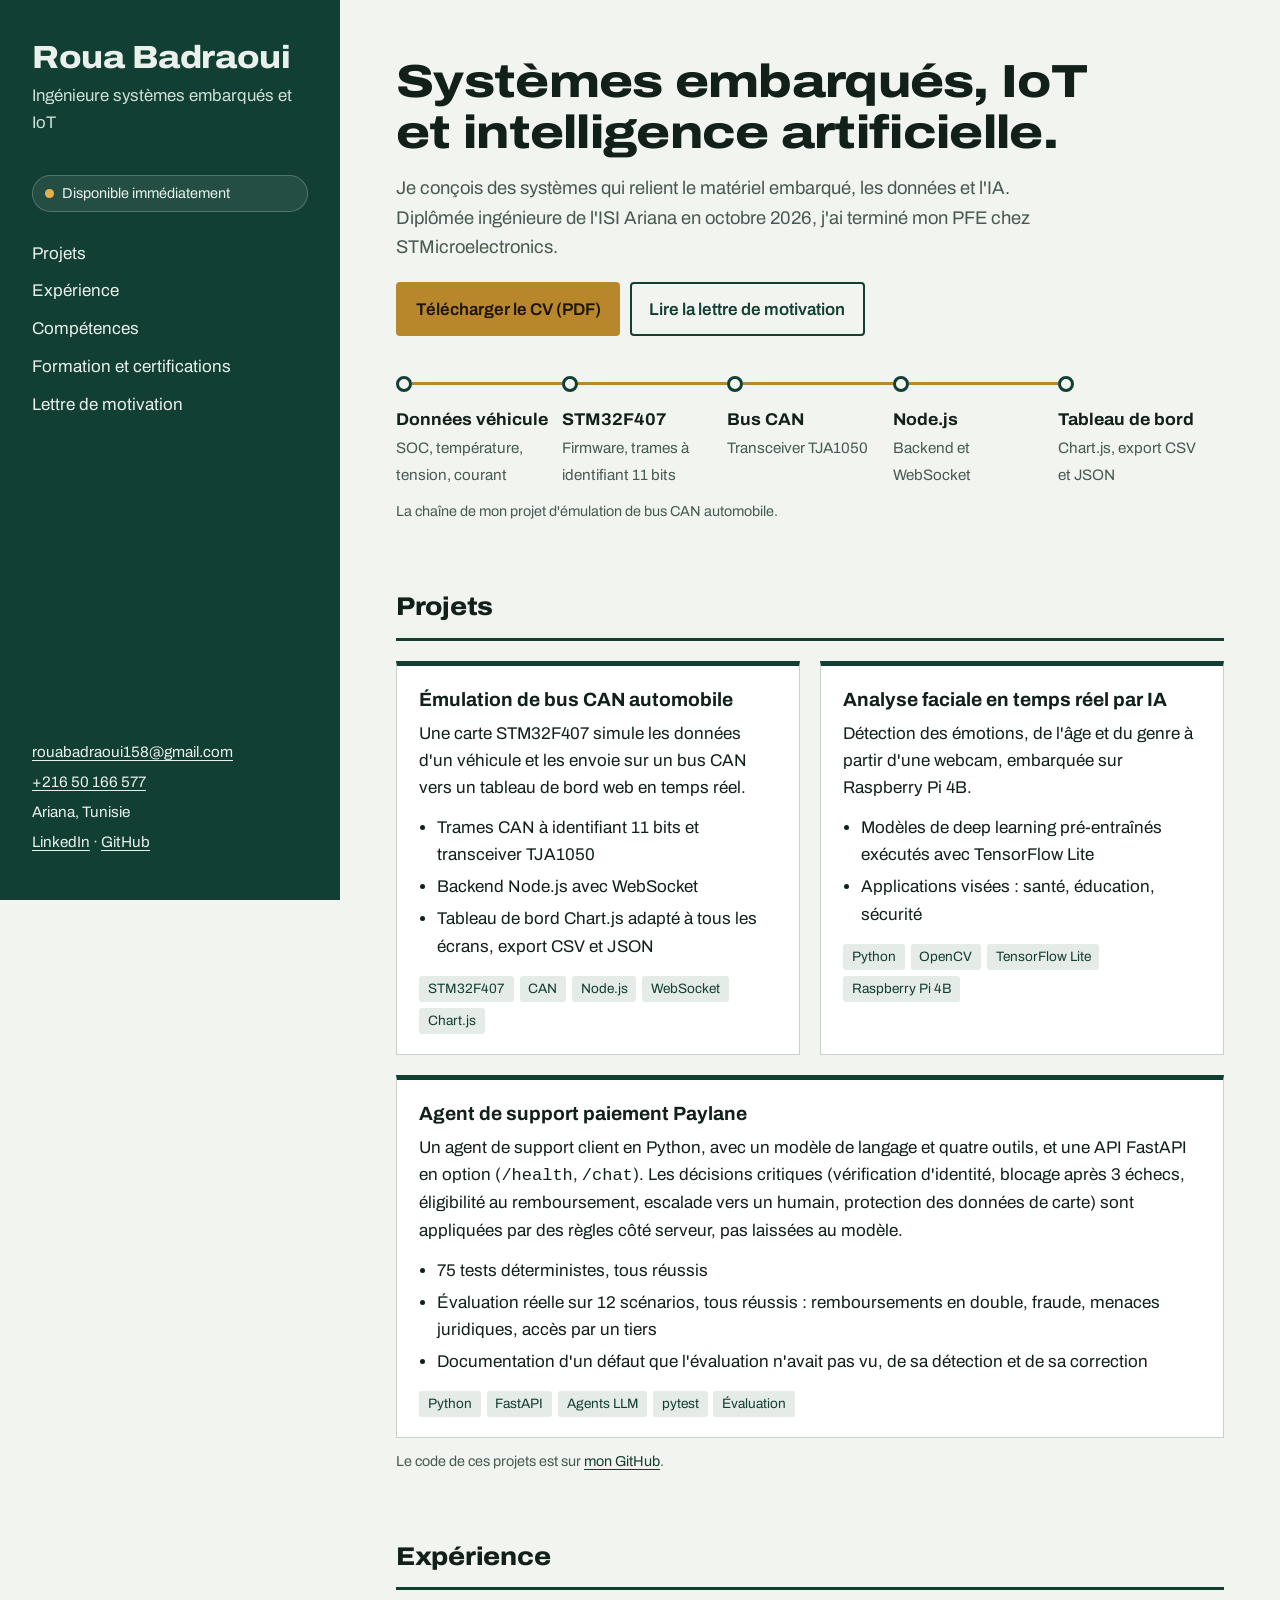
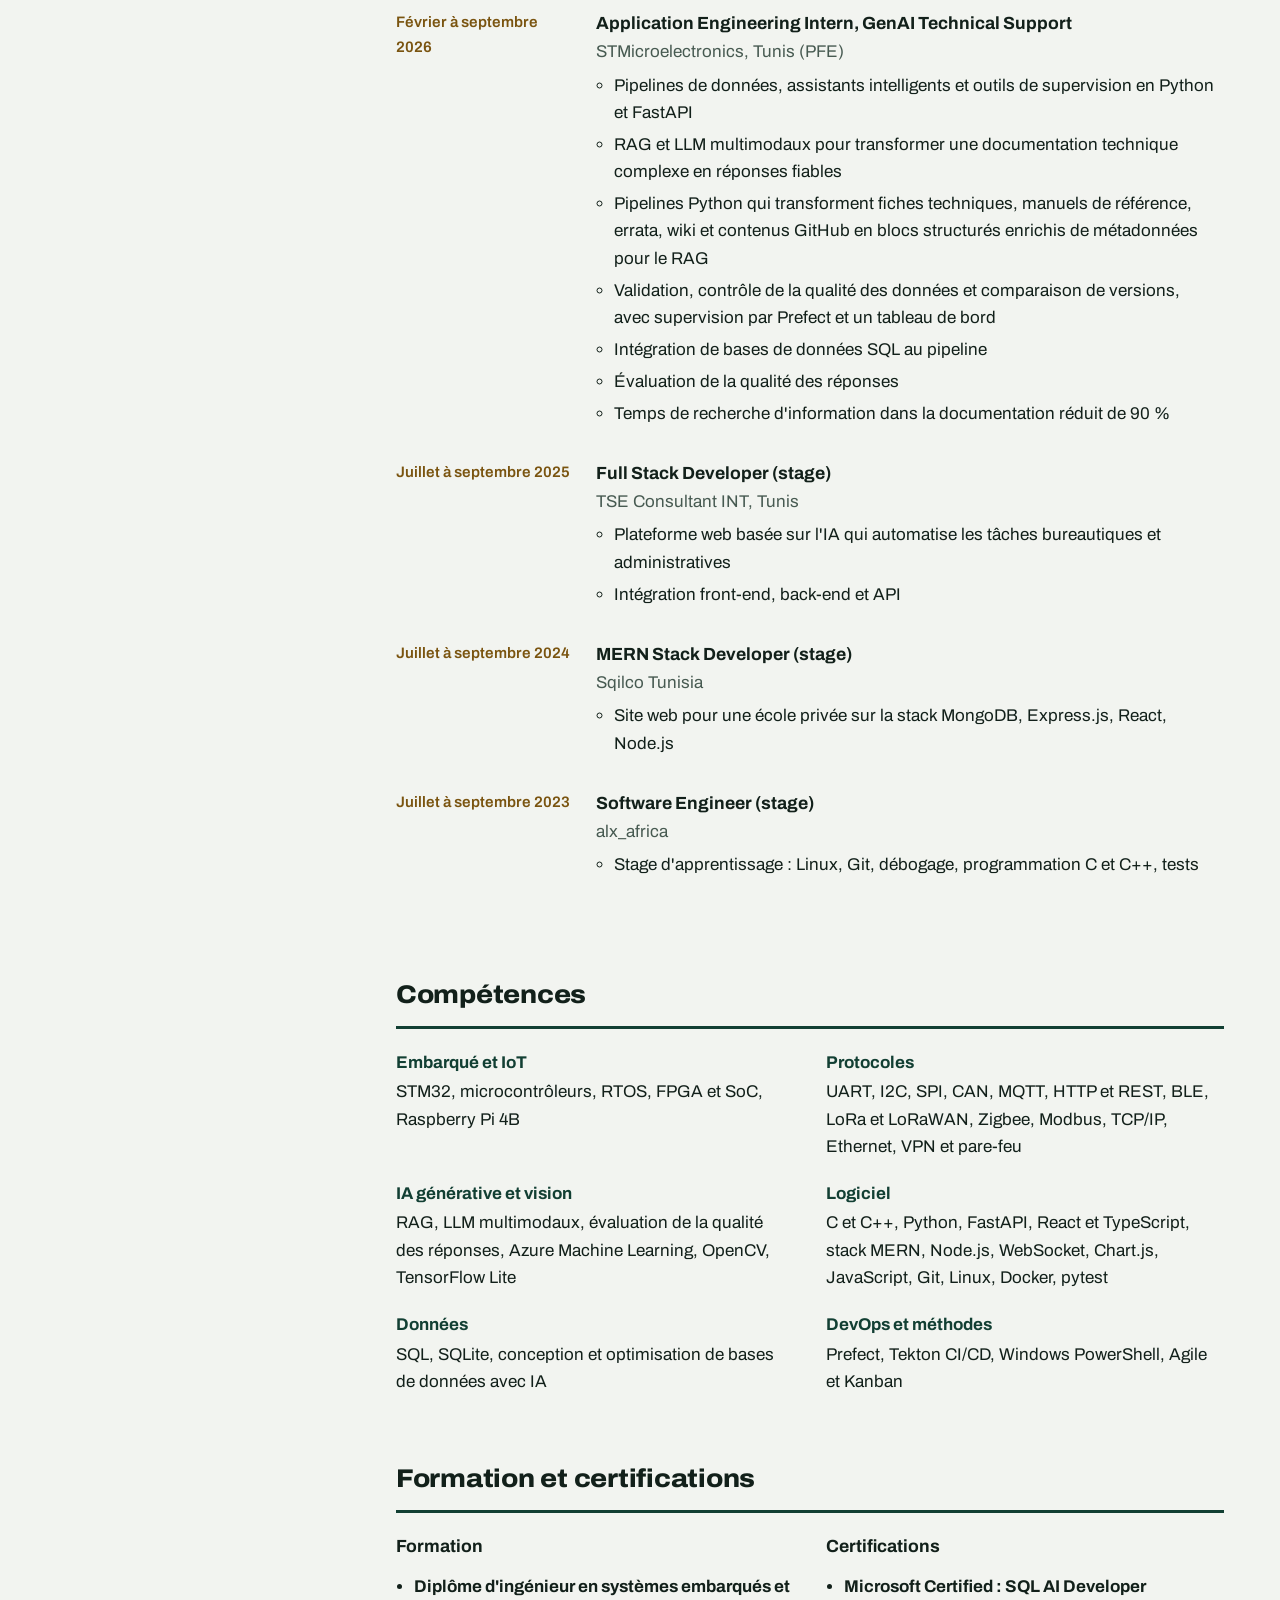
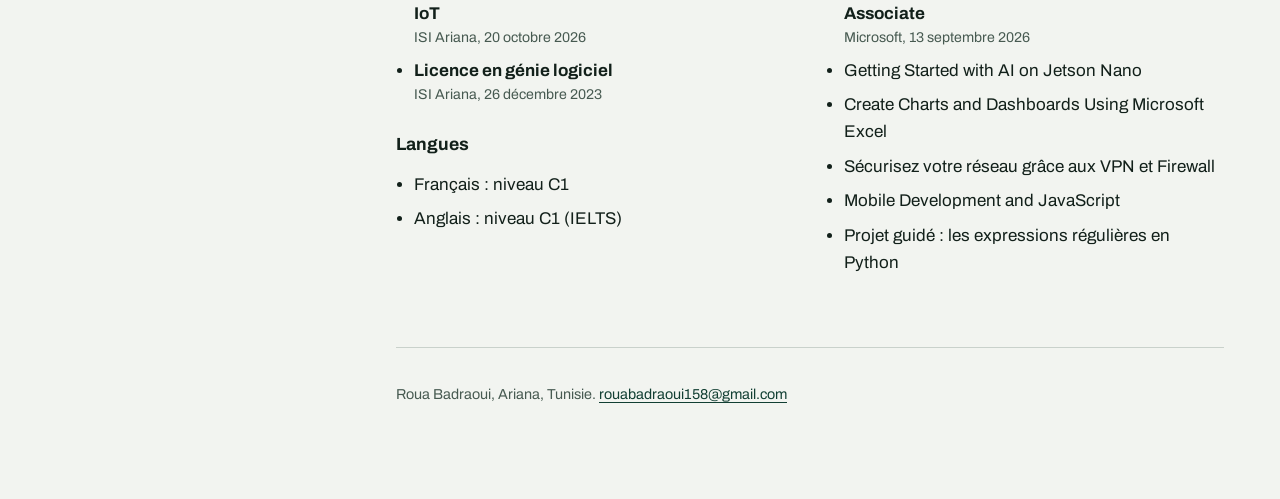
==== commit b9e6e0aa: "Titre plus sobre et adresse à Ariana - Nouveau titre principal : Systèmes embarqués, IoT et intellig" ====
--- a/index.html
+++ b/index.html
@@ -30,14 +30,14 @@
     <div class="contact">
       <p><a href="mailto:rouabadraoui158@gmail.com">rouabadraoui158@gmail.com</a></p>
       <p><a href="tel:+21650166577">+216 50 166 577</a></p>
-      <p>Sidi Bouzid, Tunisie</p>
+      <p>Ariana, Tunisie</p>
       <p><a href="https://www.linkedin.com/in/roua-badraoui-613b91232">LinkedIn</a> · <a href="https://github.com/rouabadraoui158">GitHub</a></p>
     </div>
   </header>
 
   <main class="main" id="contenu">
     <div class="hero">
-      <h2>Du capteur au tableau de bord.</h2>
+      <h2>Systèmes embarqués, IoT et intelligence artificielle.</h2>
       <p class="lead">Je conçois des systèmes qui relient le matériel embarqué, les données et l'IA. Diplômée ingénieure de l'ISI Ariana en octobre 2026, j'ai terminé mon PFE chez STMicroelectronics.</p>
       <div class="actions">
         <a class="btn" href="assets/CV_Roua_Badraoui.pdf" download>Télécharger le CV (PDF)</a>
@@ -162,7 +162,7 @@
           <h3>Formation</h3>
           <ul class="plain">
             <li><strong>Diplôme d'ingénieur en systèmes embarqués et IoT</strong><small>ISI Ariana, 20 octobre 2026</small></li>
-            <li><strong>Licence en génie logiciel</strong><small>Faculté des Sciences et Techniques de Sidi Bouzid, 26 décembre 2023</small></li>
+            <li><strong>Licence en génie logiciel</strong><small>ISI Ariana, 26 décembre 2023</small></li>
           </ul>
           <h3 style="margin-top:1.5rem">Langues</h3>
           <ul class="plain">
@@ -185,7 +185,7 @@
     </section>
 
     <footer>
-      <p>Roua Badraoui, Sidi Bouzid, Tunisie. <a href="mailto:rouabadraoui158@gmail.com">rouabadraoui158@gmail.com</a></p>
+      <p>Roua Badraoui, Ariana, Tunisie. <a href="mailto:rouabadraoui158@gmail.com">rouabadraoui158@gmail.com</a></p>
     </footer>
   </main>
 </div>
--- a/style.css
+++ b/style.css
@@ -84,8 +84,8 @@
 @media (min-width: 960px) { .main { padding: 3.5rem 3.5rem 5rem; } }
 .hero h2 {
   font-stretch: 118%; font-weight: 800;
-  font-size: clamp(2rem, 4.6vw, 3.4rem); line-height: 1.05; letter-spacing: -0.015em;
-  margin: 0 0 1rem; max-width: 16ch;
+  font-size: clamp(1.9rem, 3.8vw, 2.9rem); line-height: 1.1; letter-spacing: -0.015em;
+  margin: 0 0 1rem; max-width: 22ch;
 }
 .lead { max-width: 60ch; font-size: 1.15rem; color: var(--muted); margin: 0; }
 
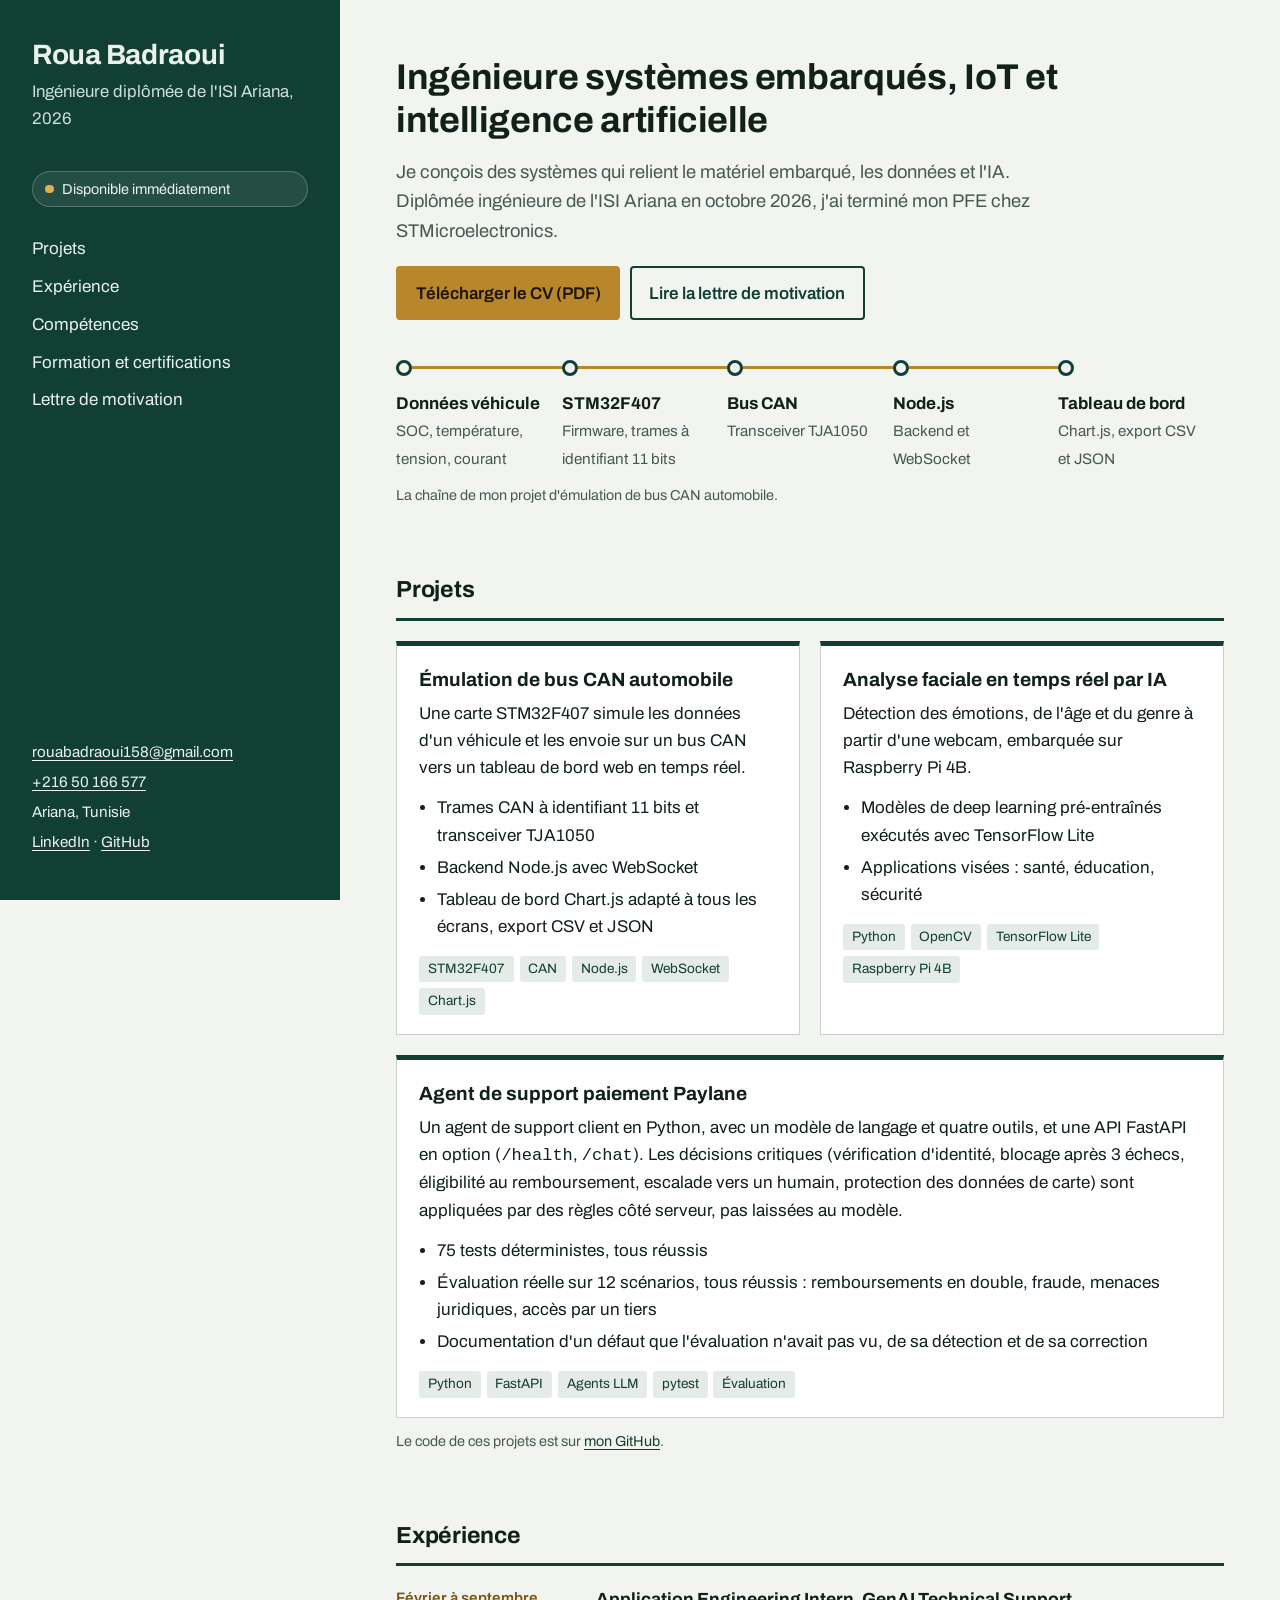
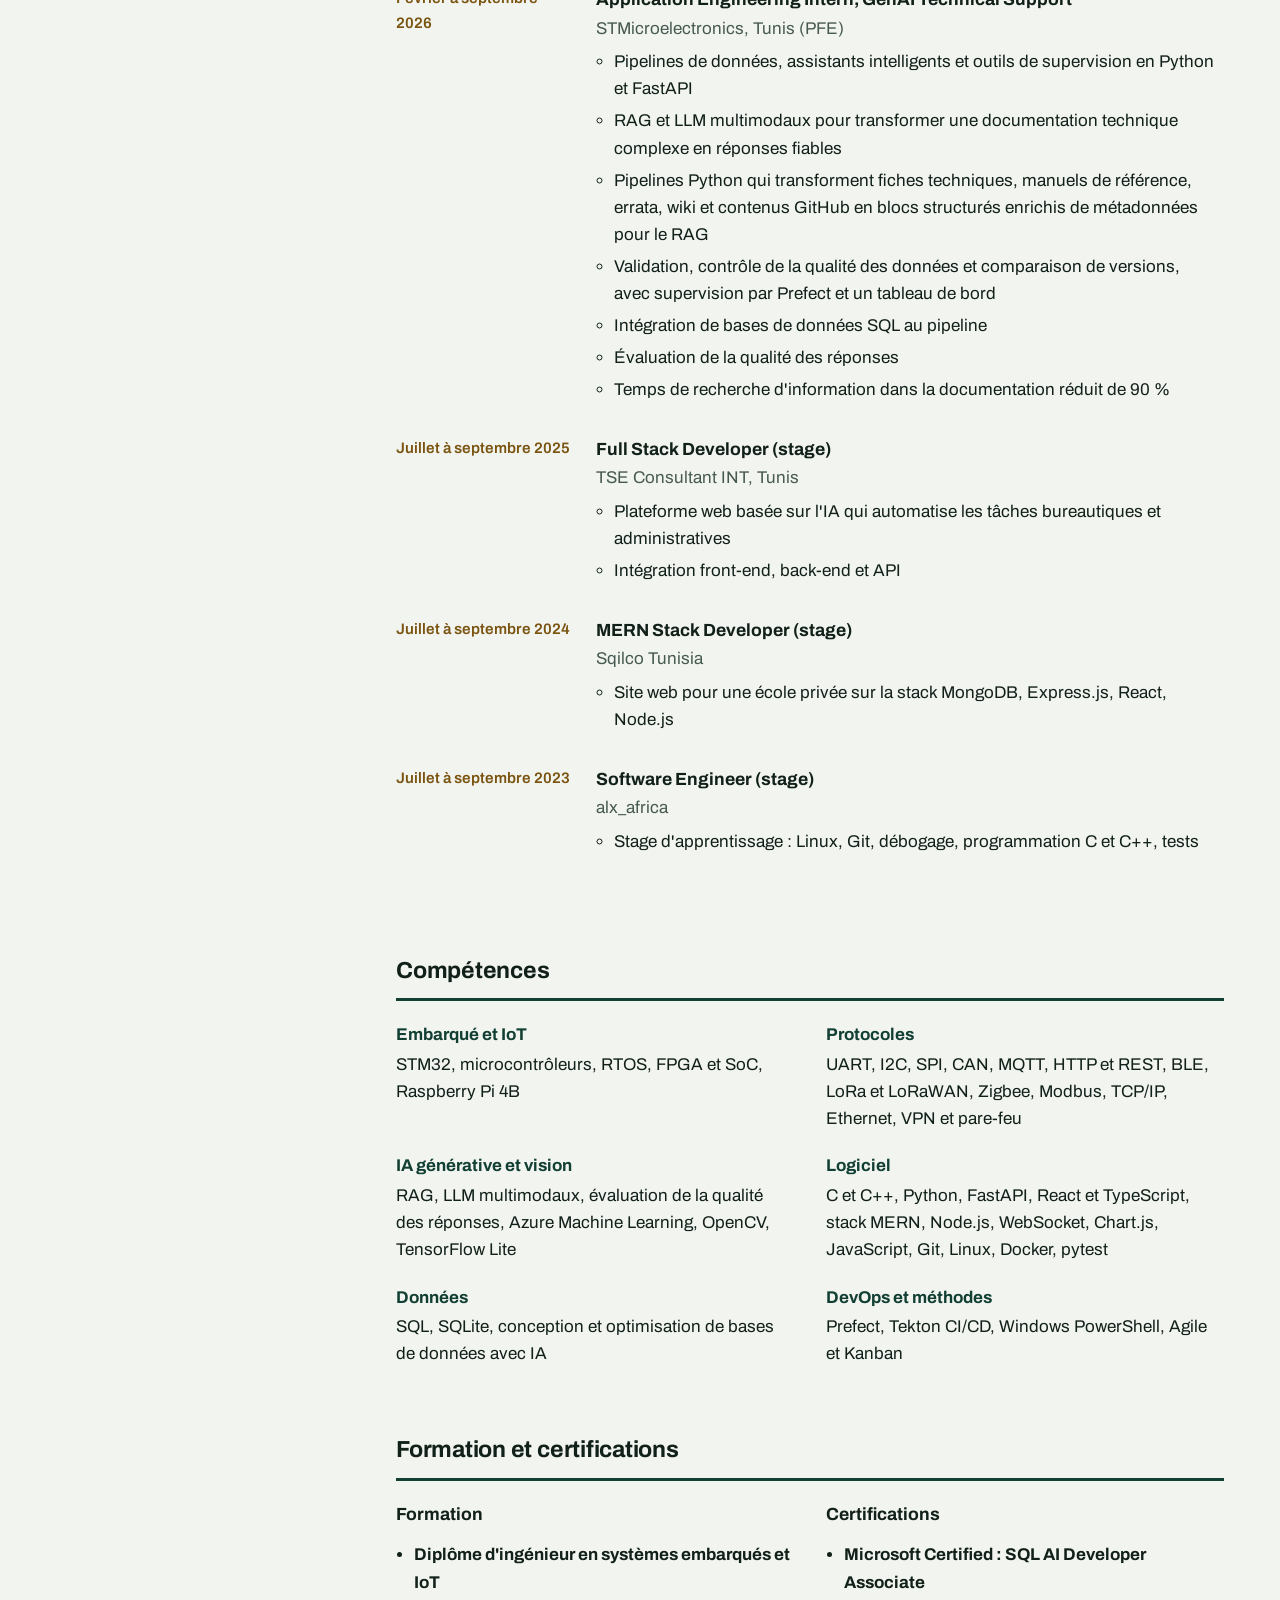
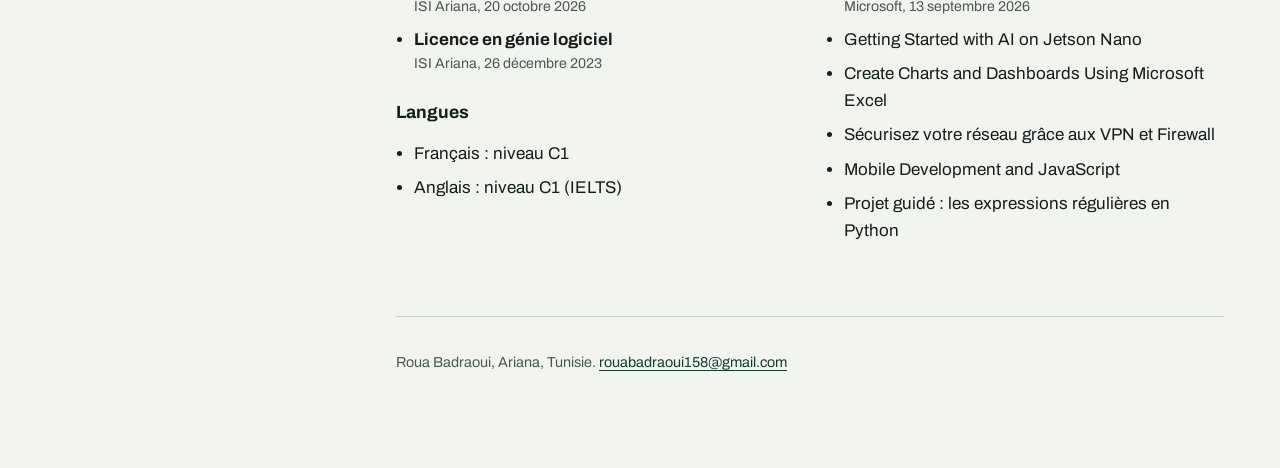
==== commit b883ea6a: "Titre principal plus sobre Titre en police normale et plus petit, intitulé de profession clair, titr" ====
--- a/index.html
+++ b/index.html
@@ -16,7 +16,7 @@
 
   <header class="id">
     <h1>Roua Badraoui</h1>
-    <p class="role">Ingénieure systèmes embarqués et IoT</p>
+    <p class="role">Ingénieure diplômée de l'ISI Ariana, 2026</p>
     <p class="status"><i aria-hidden="true"></i> Disponible immédiatement</p>
     <nav aria-label="Sections">
       <ul>
@@ -37,7 +37,7 @@
 
   <main class="main" id="contenu">
     <div class="hero">
-      <h2>Systèmes embarqués, IoT et intelligence artificielle.</h2>
+      <h2>Ingénieure systèmes embarqués, IoT et intelligence artificielle</h2>
       <p class="lead">Je conçois des systèmes qui relient le matériel embarqué, les données et l'IA. Diplômée ingénieure de l'ISI Ariana en octobre 2026, j'ai terminé mon PFE chez STMicroelectronics.</p>
       <div class="actions">
         <a class="btn" href="assets/CV_Roua_Badraoui.pdf" download>Télécharger le CV (PDF)</a>
--- a/style.css
+++ b/style.css
@@ -42,9 +42,9 @@
   .id { position: sticky; top: 0; height: 100vh; overflow-y: auto; padding: 2.5rem 2rem; display: flex; flex-direction: column; }
 }
 .id h1 {
-  font-stretch: 112%;
-  font-weight: 800;
-  font-size: 2rem;
+  font-stretch: 100%;
+  font-weight: 700;
+  font-size: 1.75rem;
   line-height: 1.1;
   margin: 0 0 .5rem;
   letter-spacing: -0.01em;
@@ -83,9 +83,9 @@
 .main { padding: 2.5rem 1.5rem 4rem; max-width: 62rem; }
 @media (min-width: 960px) { .main { padding: 3.5rem 3.5rem 5rem; } }
 .hero h2 {
-  font-stretch: 118%; font-weight: 800;
-  font-size: clamp(1.9rem, 3.8vw, 2.9rem); line-height: 1.1; letter-spacing: -0.015em;
-  margin: 0 0 1rem; max-width: 22ch;
+  font-stretch: 100%; font-weight: 700;
+  font-size: clamp(1.6rem, 2.8vw, 2.25rem); line-height: 1.2; letter-spacing: -0.01em;
+  margin: 0 0 1rem; max-width: 32ch;
 }
 .lead { max-width: 60ch; font-size: 1.15rem; color: var(--muted); margin: 0; }
 
@@ -105,7 +105,7 @@
 .chain li:nth-child(2)::after { animation-delay: .5s; }
 .chain li:nth-child(3)::after { animation-delay: .85s; }
 .chain li:nth-child(4)::after { animation-delay: 1.2s; }
-.chain b { display: block; font-weight: 700; font-stretch: 104%; }
+.chain b { display: block; font-weight: 700; }
 .chain span { color: var(--muted); font-size: .95rem; }
 @keyframes trace { from { transform: scaleY(0); } to { transform: scaleY(1); } }
 @media (min-width: 760px) {
@@ -119,7 +119,7 @@
 
 section { margin-top: 4rem; scroll-margin-top: 1.5rem; }
 section > h2 {
-  font-stretch: 108%; font-weight: 800; font-size: 1.6rem; letter-spacing: -0.01em;
+  font-stretch: 100%; font-weight: 700; font-size: 1.45rem; letter-spacing: -0.01em;
   margin: 0 0 1.25rem; padding-bottom: .6rem; border-bottom: 3px solid var(--board);
 }
 
@@ -166,7 +166,7 @@
 .letter { background: var(--card); border: 1px solid var(--line); padding: 2.5rem 2.25rem; }
 .letter p { margin: 0 0 1rem; max-width: 66ch; }
 .letter .sender { margin-bottom: 1.5rem; }
-.letter .sender strong { font-size: 1.25rem; font-stretch: 108%; }
+.letter .sender strong { font-size: 1.25rem; }
 .letter .date { text-align: right; }
 .letter .subject { font-weight: 700; }
 
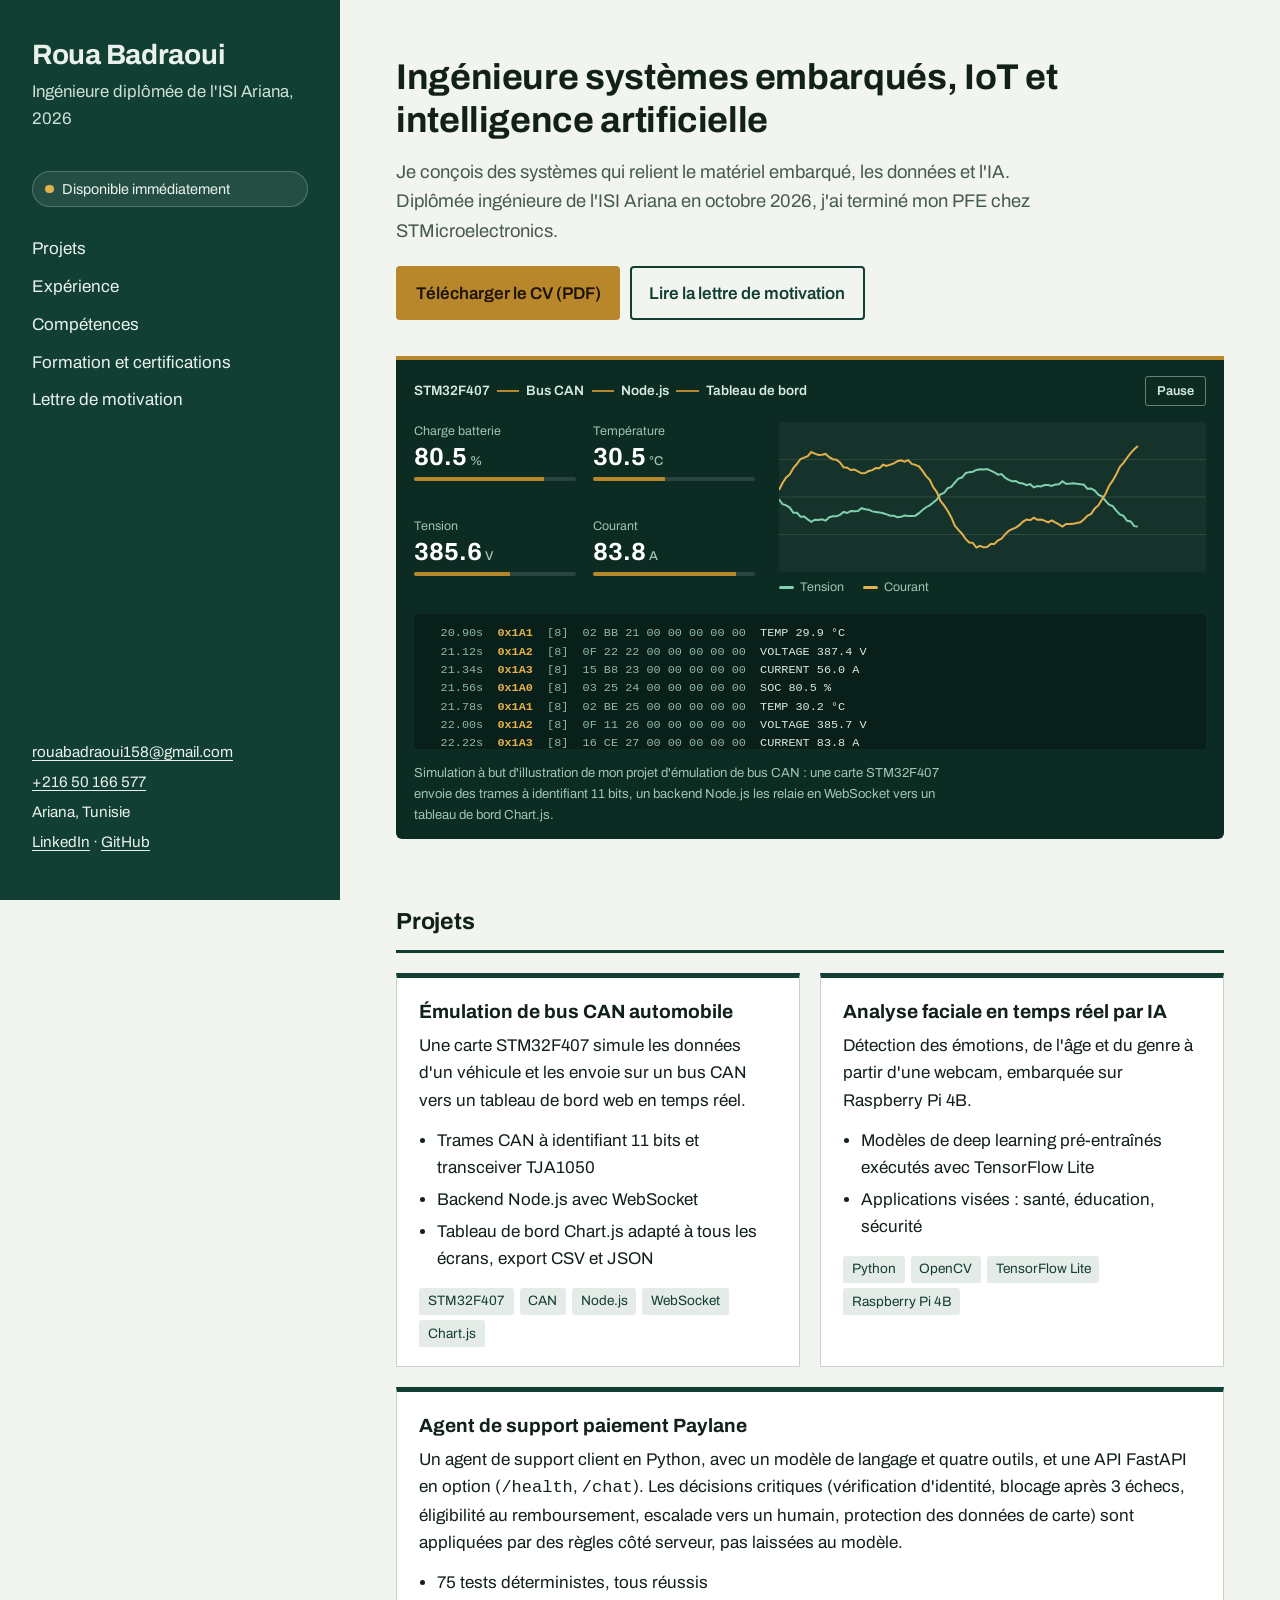
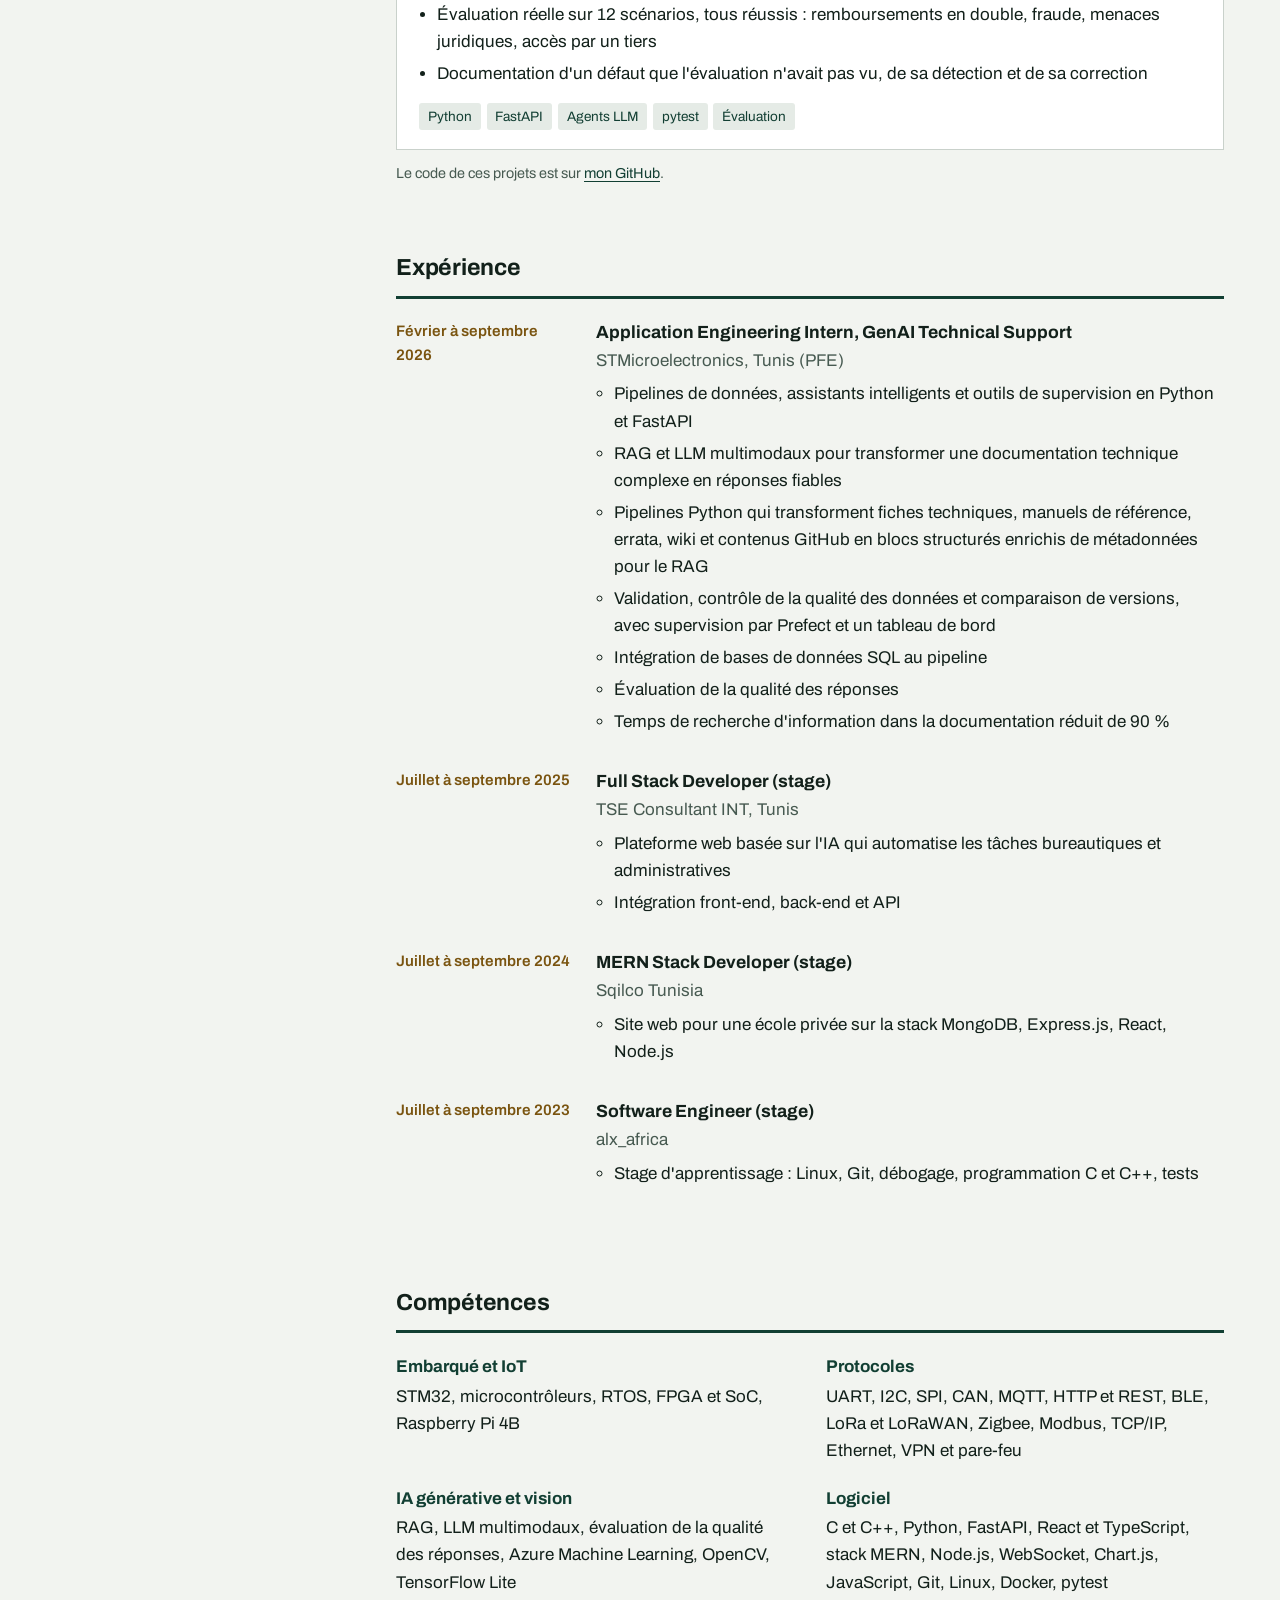
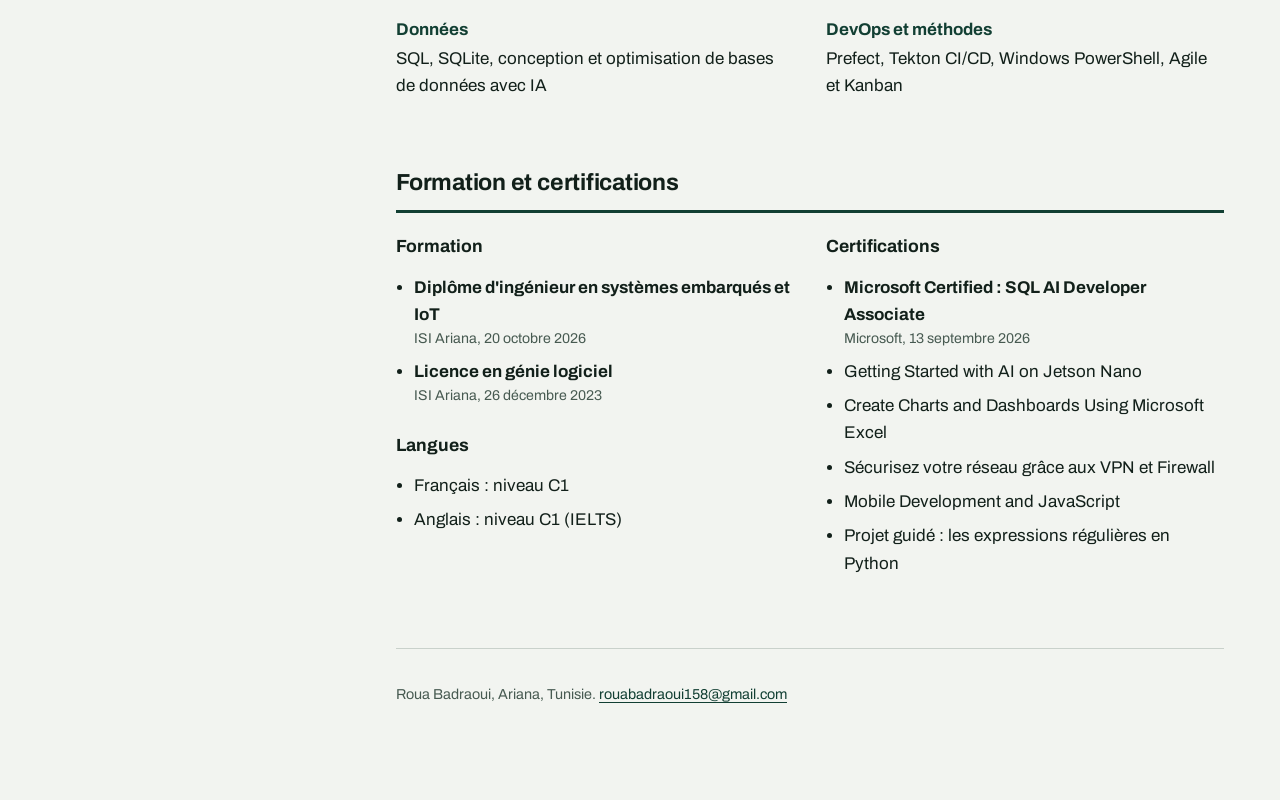
==== commit 4ac88d41: "Moniteur de bus CAN animé en page d'accueil Simulation illustrative du projet d'émulation CAN : jaug" ====
--- a/index.html
+++ b/index.html
@@ -44,14 +44,28 @@
         <a class="btn ghost" href="lettre.html">Lire la lettre de motivation</a>
       </div>
 
-      <ol class="chain" aria-label="Chaîne de mon projet de bus CAN, du capteur au tableau de bord">
-        <li><b>Données véhicule</b><span>SOC, température, tension, courant</span></li>
-        <li><b>STM32F407</b><span>Firmware, trames à identifiant 11 bits</span></li>
-        <li><b>Bus CAN</b><span>Transceiver TJA1050</span></li>
-        <li><b>Node.js</b><span>Backend et WebSocket</span></li>
-        <li><b>Tableau de bord</b><span>Chart.js, export CSV et JSON</span></li>
-      </ol>
-      <p class="caption">La chaîne de mon projet d'émulation de bus CAN automobile.</p>
+      <figure class="monitor" aria-labelledby="mon-cap">
+        <div class="mon-head">
+          <ol class="pipe" aria-label="Chaîne du projet : STM32F407, bus CAN, Node.js, tableau de bord">
+            <li>STM32F407</li><li>Bus CAN</li><li>Node.js</li><li>Tableau de bord</li>
+          </ol>
+          <button type="button" class="mon-btn" id="mon-toggle" aria-pressed="false">Pause</button>
+        </div>
+        <div class="mon-grid">
+          <div class="gauges">
+            <div class="g"><span class="g-l">Charge batterie</span><b><span class="g-v" id="v-soc">--</span><small> %</small></b><div class="g-bar"><i id="b-soc"></i></div></div>
+            <div class="g"><span class="g-l">Température</span><b><span class="g-v" id="v-tmp">--</span><small> °C</small></b><div class="g-bar"><i id="b-tmp"></i></div></div>
+            <div class="g"><span class="g-l">Tension</span><b><span class="g-v" id="v-vol">--</span><small> V</small></b><div class="g-bar"><i id="b-vol"></i></div></div>
+            <div class="g"><span class="g-l">Courant</span><b><span class="g-v" id="v-cur">--</span><small> A</small></b><div class="g-bar"><i id="b-cur"></i></div></div>
+          </div>
+          <div class="trace">
+            <canvas id="mon-cv" height="150" aria-hidden="true"></canvas>
+            <p class="legend"><span class="k k-v"></span>Tension <span class="k k-c"></span>Courant</p>
+          </div>
+        </div>
+        <div class="log" id="mon-log" aria-hidden="true"></div>
+        <figcaption id="mon-cap">Simulation à but d'illustration de mon projet d'émulation de bus CAN : une carte STM32F407 envoie des trames à identifiant 11 bits, un backend Node.js les relaie en WebSocket vers un tableau de bord Chart.js.</figcaption>
+      </figure>
     </div>
 
     <section id="projets">
@@ -189,5 +203,74 @@
     </footer>
   </main>
 </div>
+<script>
+(function () {
+  var $ = function (id) { return document.getElementById(id); };
+  var reduce = window.matchMedia && matchMedia("(prefers-reduced-motion: reduce)").matches;
+  var cv = $("mon-cv"), log = $("mon-log"), btn = $("mon-toggle");
+  if (!cv || !log || !btn) return;
+  var ctx = cv.getContext("2d");
+  var t = 0, soc = 82, tmp = 27, vol = 392, cur = 0, n = 0, timer = null;
+  var hv = [], hc = [], MAX = 120, lines = [];
+  var FR = [
+    { id: "0x1A0", name: "SOC",     val: function () { return soc; }, fmt: function (v) { return v.toFixed(1) + " %"; }, raw: function (v) { return Math.round(v * 10); } },
+    { id: "0x1A1", name: "TEMP",    val: function () { return tmp; }, fmt: function (v) { return v.toFixed(1) + " °C"; }, raw: function (v) { return Math.round((v + 40) * 10); } },
+    { id: "0x1A2", name: "VOLTAGE", val: function () { return vol; }, fmt: function (v) { return v.toFixed(1) + " V"; }, raw: function (v) { return Math.round(v * 10); } },
+    { id: "0x1A3", name: "CURRENT", val: function () { return cur; }, fmt: function (v) { return v.toFixed(1) + " A"; }, raw: function (v) { return Math.round((v + 500) * 10); } }
+  ];
+  function hex(v, w) { var s = v.toString(16).toUpperCase(); while (s.length < w) s = "0" + s; return s; }
+  function clamp(v, a, b) { return Math.max(a, Math.min(b, v)); }
+  function step() {
+    t++;
+    cur = 70 * Math.sin(t / 14) + 28 * Math.sin(t / 5) + (Math.random() - 0.5) * 6;
+    soc = Math.max(8, soc - 0.012 - Math.max(0, cur) / 9000);
+    tmp += ((26 + Math.abs(cur) * 0.1) - tmp) * 0.04;
+    vol = 396 - (100 - soc) * 0.32 - cur * 0.05 + (Math.random() - 0.5) * 0.4;
+    hv.push(vol); hc.push(cur);
+    if (hv.length > MAX) { hv.shift(); hc.shift(); }
+  }
+  function gauges() {
+    $("v-soc").textContent = soc.toFixed(1);  $("b-soc").style.width = clamp(soc, 0, 100) + "%";
+    $("v-tmp").textContent = tmp.toFixed(1);  $("b-tmp").style.width = clamp((tmp - 15) / 35 * 100, 0, 100) + "%";
+    $("v-vol").textContent = vol.toFixed(1);  $("b-vol").style.width = clamp((vol - 350) / 60 * 100, 0, 100) + "%";
+    $("v-cur").textContent = cur.toFixed(1);  $("b-cur").style.width = clamp((cur + 110) / 220 * 100, 0, 100) + "%";
+  }
+  function frame() {
+    var f = FR[n % 4], v = f.val(), r = f.raw(v);
+    var data = hex((r >> 8) & 255, 2) + " " + hex(r & 255, 2) + " " + hex(n & 255, 2) + " 00 00 00 00 00";
+    var s = (t * 0.22).toFixed(2);
+    lines.push("<span>" + (s.length < 7 ? new Array(8 - s.length).join("\u00a0") : "") + s + "s</span>  <b>" + f.id + "</b>  [8]  " + data + "  <em>" + f.name + " " + f.fmt(v) + "</em>");
+    if (lines.length > 7) lines.shift();
+    log.innerHTML = lines.join("\n");
+    n++;
+  }
+  function draw() {
+    var dpr = window.devicePixelRatio || 1, w = cv.clientWidth, h = cv.clientHeight;
+    if (cv.width !== Math.round(w * dpr)) { cv.width = Math.round(w * dpr); cv.height = Math.round(h * dpr); }
+    ctx.setTransform(dpr, 0, 0, dpr, 0, 0);
+    ctx.clearRect(0, 0, w, h);
+    ctx.strokeStyle = "rgba(214,234,223,.12)"; ctx.lineWidth = 1;
+    for (var i = 1; i < 4; i++) { ctx.beginPath(); ctx.moveTo(0, h * i / 4); ctx.lineTo(w, h * i / 4); ctx.stroke(); }
+    function line(a, lo, hi, col) {
+      ctx.strokeStyle = col; ctx.lineWidth = 2; ctx.beginPath();
+      for (var k = 0; k < a.length; k++) {
+        var x = k / (MAX - 1) * w, y = h - 8 - (clamp(a[k], lo, hi) - lo) / (hi - lo) * (h - 16);
+        if (k) ctx.lineTo(x, y); else ctx.moveTo(x, y);
+      }
+      ctx.stroke();
+    }
+    line(hv, 380, 400, "#7fd1ae");
+    line(hc, -110, 110, "#e3b04b");
+  }
+  function tick() { if (document.hidden) return; step(); gauges(); frame(); draw(); }
+  for (var i = 0; i < 90; i++) { step(); if (i > 60) frame(); }
+  gauges(); draw();
+  function start() { timer = setInterval(tick, 220); btn.textContent = "Pause"; btn.setAttribute("aria-pressed", "false"); }
+  function stop() { clearInterval(timer); timer = null; btn.textContent = "Reprendre"; btn.setAttribute("aria-pressed", "true"); }
+  btn.addEventListener("click", function () { timer ? stop() : start(); });
+  window.addEventListener("resize", draw);
+  if (reduce) { stop(); } else { start(); }
+})();
+</script>
 </body>
 </html>
--- a/style.css
+++ b/style.css
@@ -89,32 +89,6 @@
 }
 .lead { max-width: 60ch; font-size: 1.15rem; color: var(--muted); margin: 0; }
 
-/* Signal chain: the memorable element */
-.chain { list-style: none; margin: 2.5rem 0 0; padding: 0; display: grid; gap: 0; counter-reset: none; }
-.chain li { position: relative; padding: 0 0 1.4rem 2.2rem; }
-.chain li::before {
-  content: ""; position: absolute; left: 0; top: .35rem; width: 1rem; height: 1rem;
-  border: 3px solid var(--board); background: var(--paper); border-radius: 50%;
-}
-.chain li::after {
-  content: ""; position: absolute; left: calc(.5rem - 1.5px); top: 1.5rem; bottom: -.2rem; width: 3px;
-  background: var(--copper); transform-origin: top; animation: trace .5s ease-out both;
-}
-.chain li:last-child::after { display: none; }
-.chain li:nth-child(1)::after { animation-delay: .15s; }
-.chain li:nth-child(2)::after { animation-delay: .5s; }
-.chain li:nth-child(3)::after { animation-delay: .85s; }
-.chain li:nth-child(4)::after { animation-delay: 1.2s; }
-.chain b { display: block; font-weight: 700; }
-.chain span { color: var(--muted); font-size: .95rem; }
-@keyframes trace { from { transform: scaleY(0); } to { transform: scaleY(1); } }
-@media (min-width: 760px) {
-  .chain { grid-template-columns: repeat(5, 1fr); gap: 0; }
-  .chain li { padding: 1.9rem .8rem 0 0; }
-  .chain li::before { left: 0; top: 0; }
-  .chain li::after { left: 1rem; right: 0; top: calc(.5rem - 1.5px); bottom: auto; width: auto; height: 3px; transform-origin: left; animation-name: traceX; }
-  @keyframes traceX { from { transform: scaleX(0); } to { transform: scaleX(1); } }
-}
 .caption { color: var(--muted); font-size: .9rem; margin: .75rem 0 0; }
 
 section { margin-top: 4rem; scroll-margin-top: 1.5rem; }
@@ -172,7 +146,6 @@
 
 @media (prefers-reduced-motion: reduce) {
   html { scroll-behavior: auto; }
-  .chain li::after { animation: none; }
 }
 @media print {
   .id, .letter-bar, .skip { display: none; }
@@ -180,3 +153,42 @@
   .letter { border: 0; padding: 0; }
   .letter-wrap { padding: 0; }
 }
+
+/* Live CAN monitor */
+.monitor {
+  margin: 2.25rem 0 0; background: #0c2b22; color: #d6eadf;
+  border-top: 4px solid var(--copper); border-radius: 0 0 6px 6px; padding: 1rem 1.1rem .9rem;
+}
+.mon-head { display: flex; justify-content: space-between; align-items: center; gap: 1rem; flex-wrap: wrap; margin-bottom: 1rem; }
+.pipe { list-style: none; margin: 0; padding: 0; display: flex; flex-wrap: wrap; align-items: center; gap: .35rem 0; font-size: .85rem; font-weight: 600; }
+.pipe li { display: flex; align-items: center; }
+.pipe li + li::before { content: ""; width: 1.4rem; height: 2px; background: var(--copper); margin: 0 .45rem; }
+.mon-btn {
+  font: inherit; font-size: .8rem; font-weight: 600; color: #d6eadf; background: transparent;
+  border: 1px solid rgba(214,234,223,.45); border-radius: 3px; padding: .25rem .7rem; cursor: pointer;
+}
+.mon-btn:hover { background: rgba(255,255,255,.1); color: #fff; }
+.mon-btn:focus-visible { outline-color: #e3b04b; }
+.mon-grid { display: grid; gap: 1rem 1.5rem; }
+@media (min-width: 760px) { .mon-grid { grid-template-columns: 1fr 1.25fr; align-items: stretch; } }
+.gauges { display: grid; grid-template-columns: 1fr 1fr; gap: .9rem 1.1rem; }
+.g-l { display: block; font-size: .78rem; color: #9fc4b3; }
+.g b { display: block; font-size: 1.55rem; line-height: 1.25; font-variant-numeric: tabular-nums; font-weight: 700; color: #fff; }
+.g b small { font-size: .8rem; font-weight: 500; color: #9fc4b3; }
+.g-bar { height: 4px; background: rgba(255,255,255,.12); border-radius: 2px; margin-top: .25rem; overflow: hidden; }
+.g-bar i { display: block; height: 100%; width: 0; background: var(--copper); transition: width .2s linear; }
+.trace { display: flex; flex-direction: column; min-width: 0; }
+.trace canvas { width: 100%; height: 150px; display: block; background: rgba(255,255,255,.04); border-radius: 3px; }
+.legend { margin: .35rem 0 0; font-size: .78rem; color: #9fc4b3; display: flex; align-items: center; gap: .4rem; }
+.legend .k { width: .9rem; height: 3px; display: inline-block; border-radius: 2px; }
+.legend .k-v { background: #7fd1ae; }
+.legend .k-c { background: #e3b04b; margin-left: .8rem; }
+.log {
+  margin-top: 1rem; padding: .65rem .8rem; background: rgba(0,0,0,.28); border-radius: 3px;
+  font-family: ui-monospace, "SFMono-Regular", Consolas, "Liberation Mono", monospace; font-size: .74rem; line-height: 1.55;
+  color: #8fb8a6; white-space: pre; overflow: hidden; height: 11.4em;
+}
+.log b { color: #e3b04b; font-weight: 600; }
+.log em { color: #d6eadf; font-style: normal; }
+.monitor figcaption { margin-top: .8rem; font-size: .82rem; color: #9fc4b3; max-width: 70ch; }
+@media (max-width: 520px) { .log { font-size: .62rem; } }
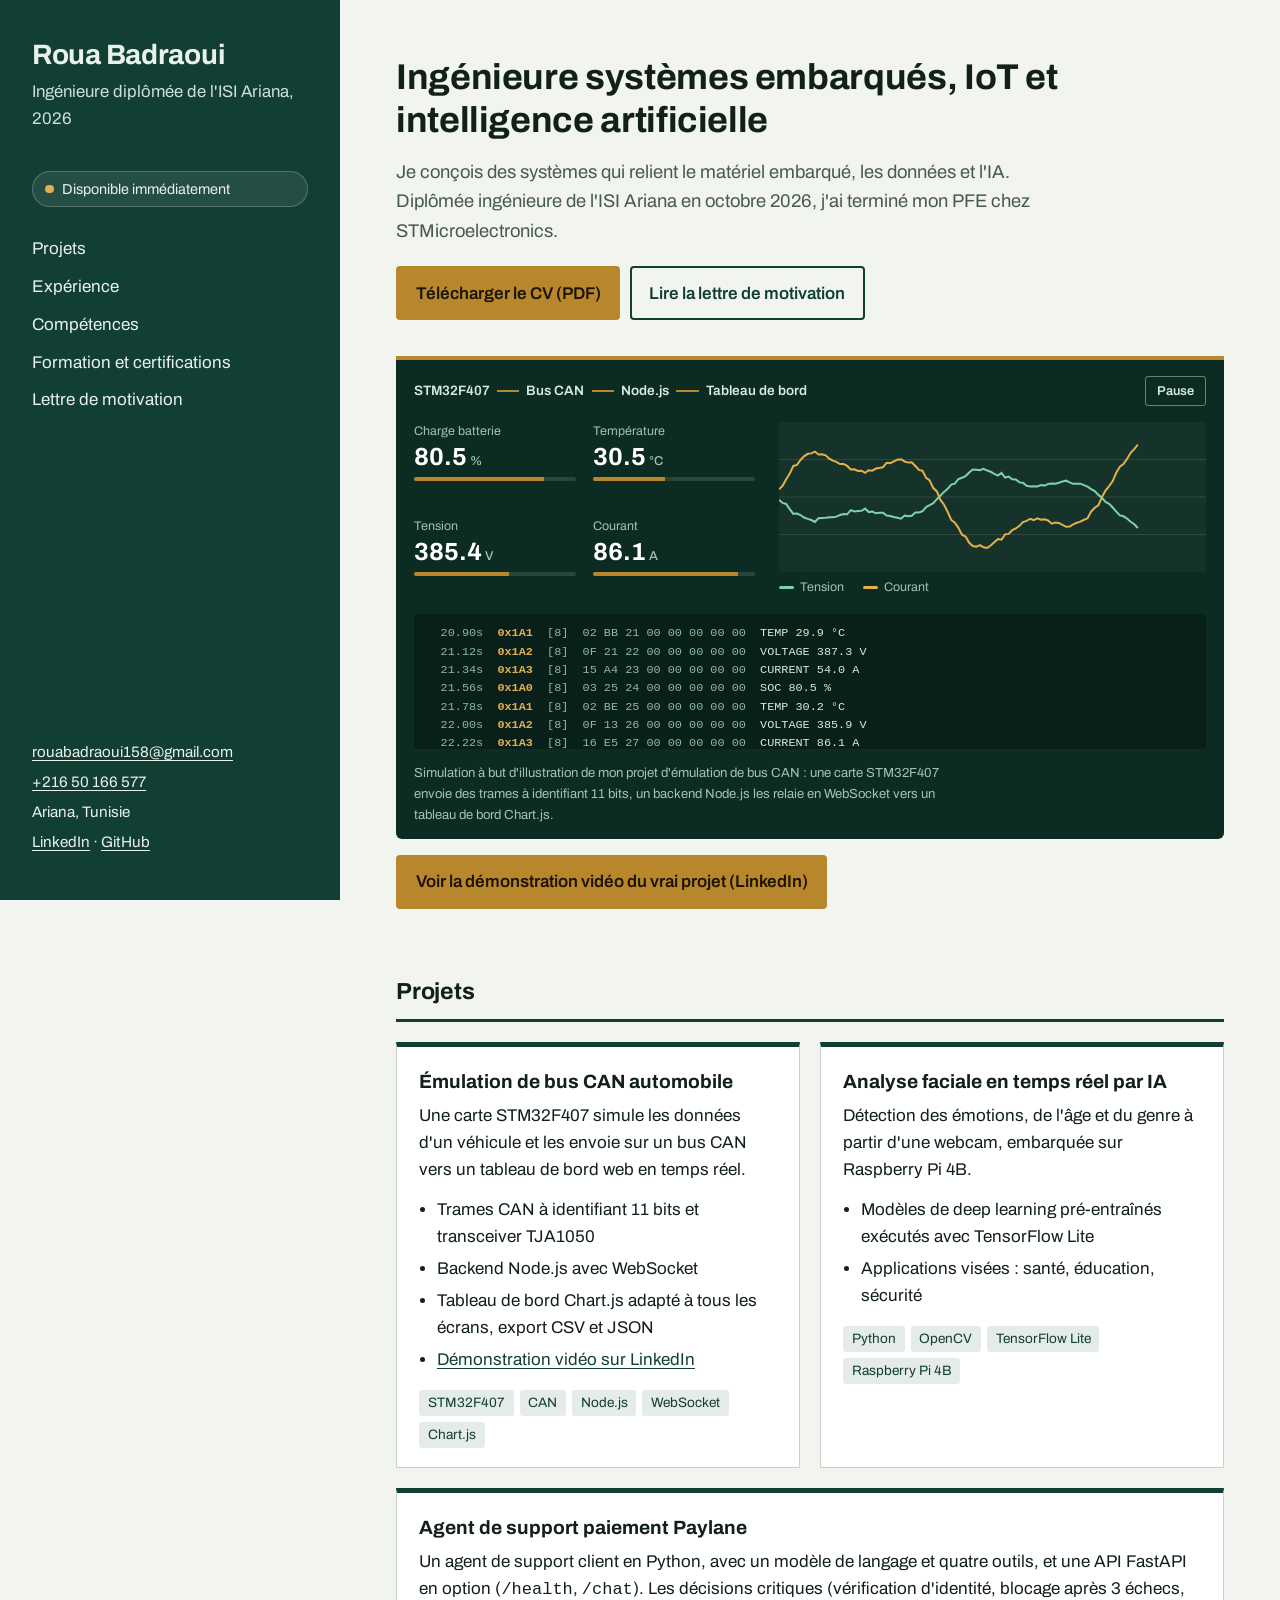
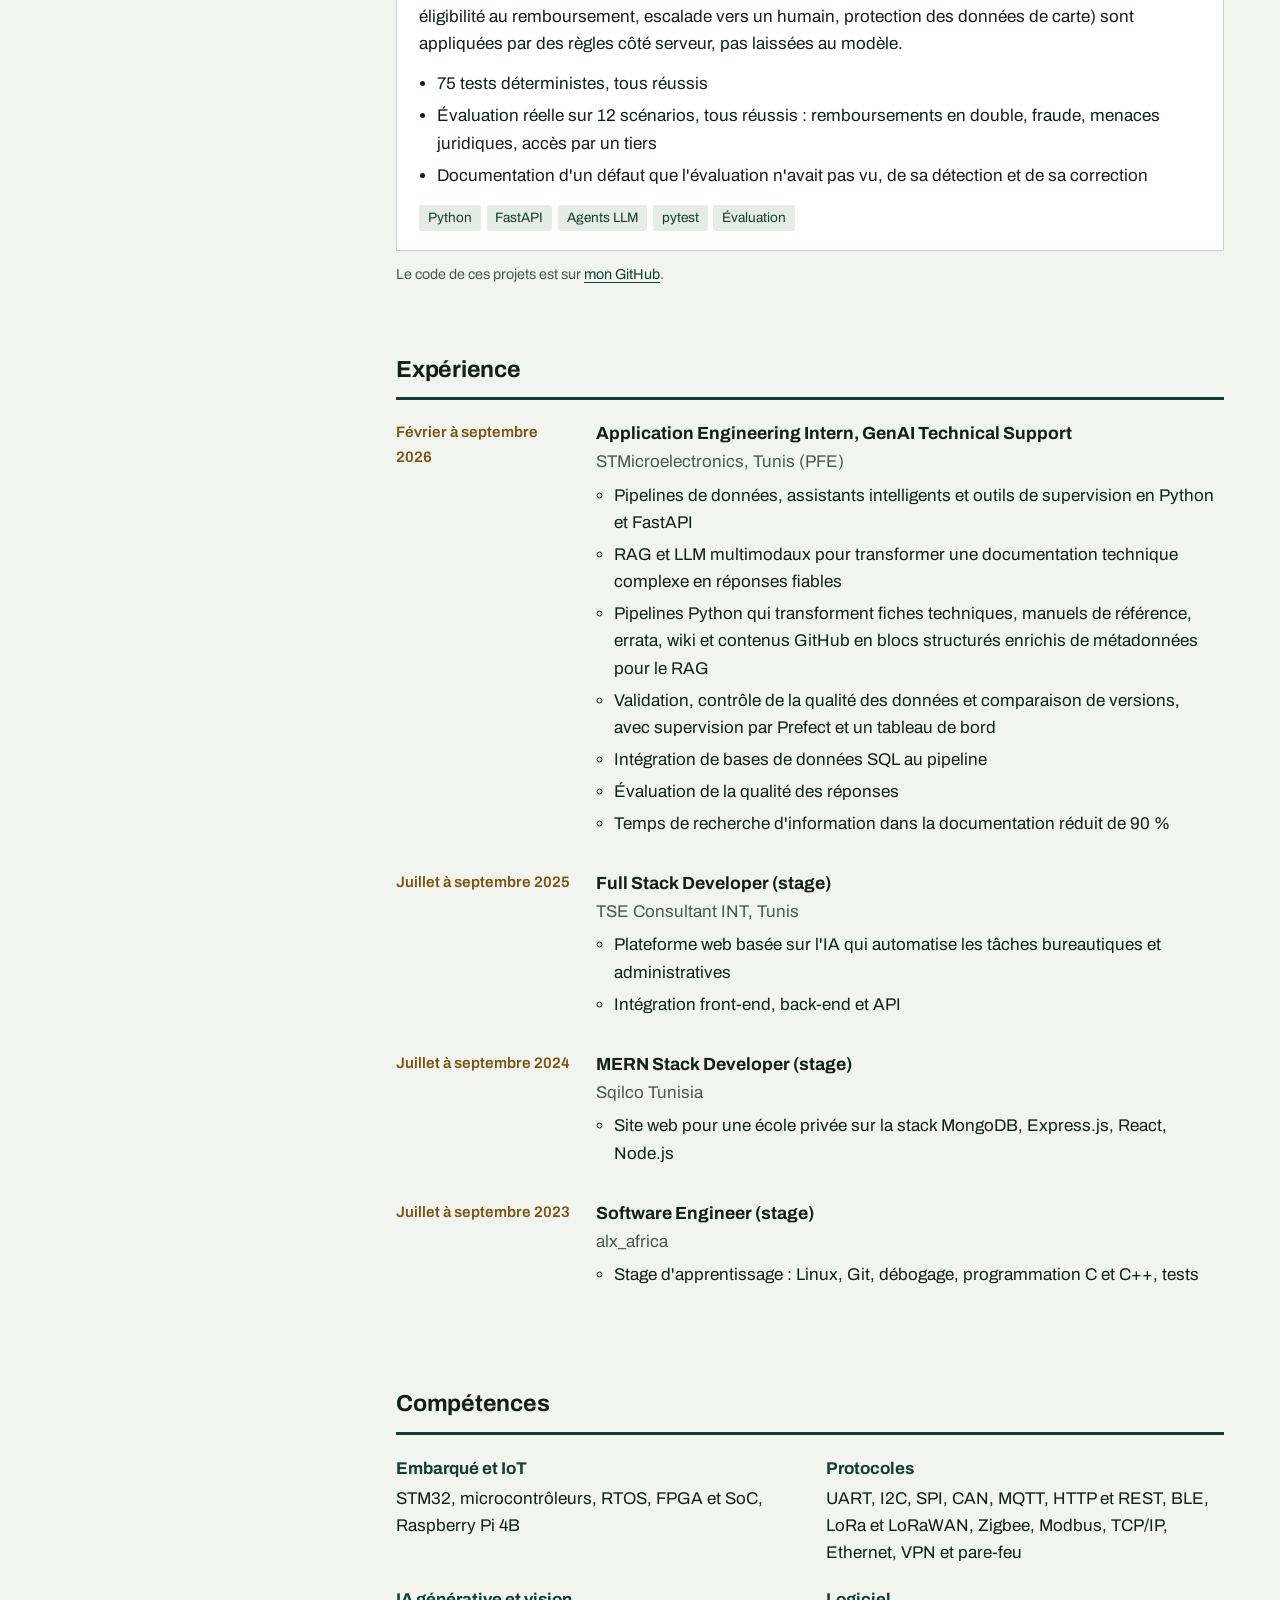
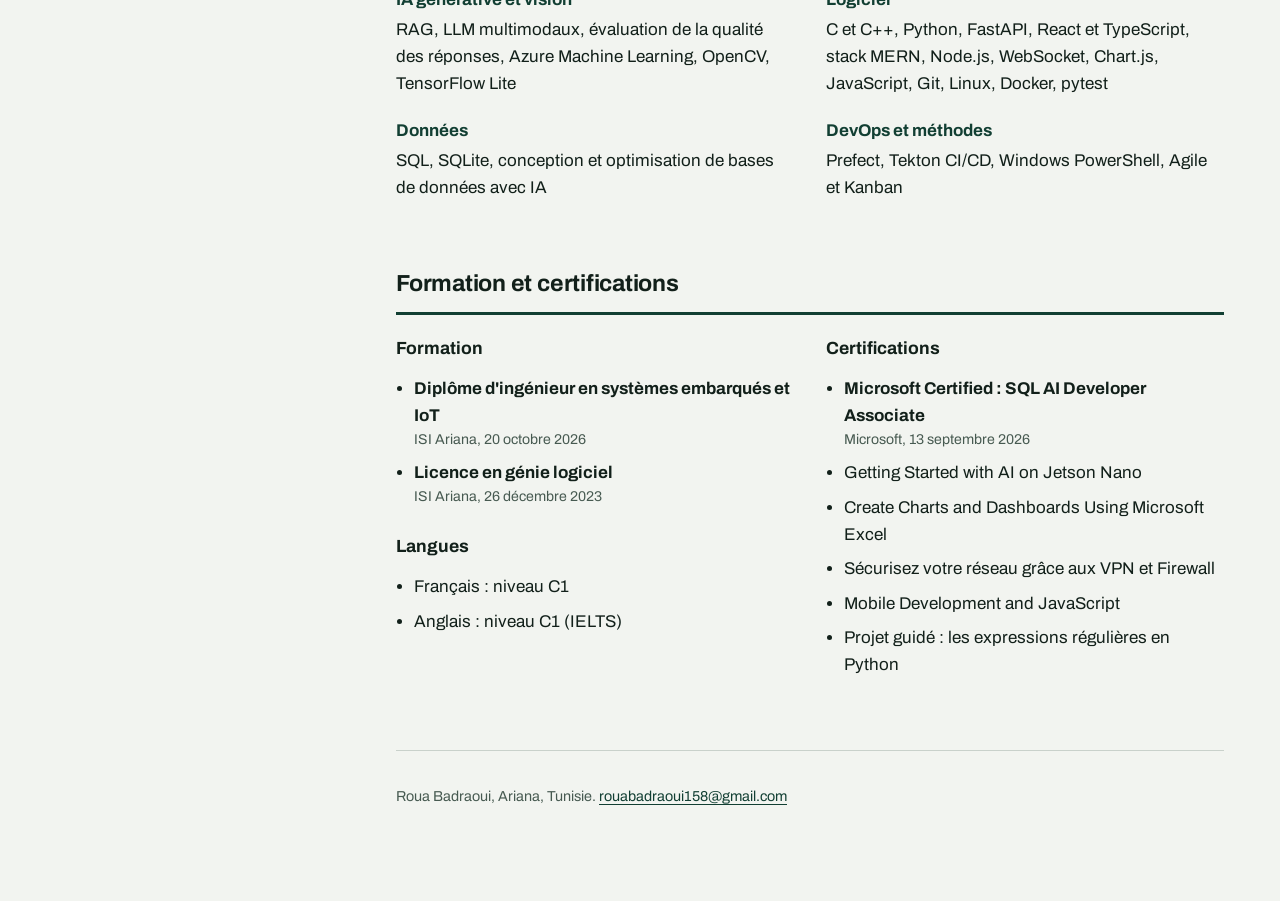
==== commit dfe5b0c3: "Lien vers la démonstration vidéo du projet CAN Bouton sous le moniteur et lien dans la fiche du proj" ====
--- a/index.html
+++ b/index.html
@@ -66,6 +66,7 @@
         <div class="log" id="mon-log" aria-hidden="true"></div>
         <figcaption id="mon-cap">Simulation à but d'illustration de mon projet d'émulation de bus CAN : une carte STM32F407 envoie des trames à identifiant 11 bits, un backend Node.js les relaie en WebSocket vers un tableau de bord Chart.js.</figcaption>
       </figure>
+      <p class="demo"><a class="btn" href="https://lnkd.in/p/ezn83DDw" target="_blank" rel="noopener">Voir la démonstration vidéo du vrai projet (LinkedIn)</a></p>
     </div>
 
     <section id="projets">
@@ -78,6 +79,7 @@
             <li>Trames CAN à identifiant 11 bits et transceiver TJA1050</li>
             <li>Backend Node.js avec WebSocket</li>
             <li>Tableau de bord Chart.js adapté à tous les écrans, export CSV et JSON</li>
+            <li><a href="https://lnkd.in/p/ezn83DDw" target="_blank" rel="noopener">Démonstration vidéo sur LinkedIn</a></li>
           </ul>
           <ul class="tags"><li>STM32F407</li><li>CAN</li><li>Node.js</li><li>WebSocket</li><li>Chart.js</li></ul>
         </article>
--- a/style.css
+++ b/style.css
@@ -192,3 +192,5 @@
 .log em { color: #d6eadf; font-style: normal; }
 .monitor figcaption { margin-top: .8rem; font-size: .82rem; color: #9fc4b3; max-width: 70ch; }
 @media (max-width: 520px) { .log { font-size: .62rem; } }
+
+.demo { margin: 1rem 0 0; }
